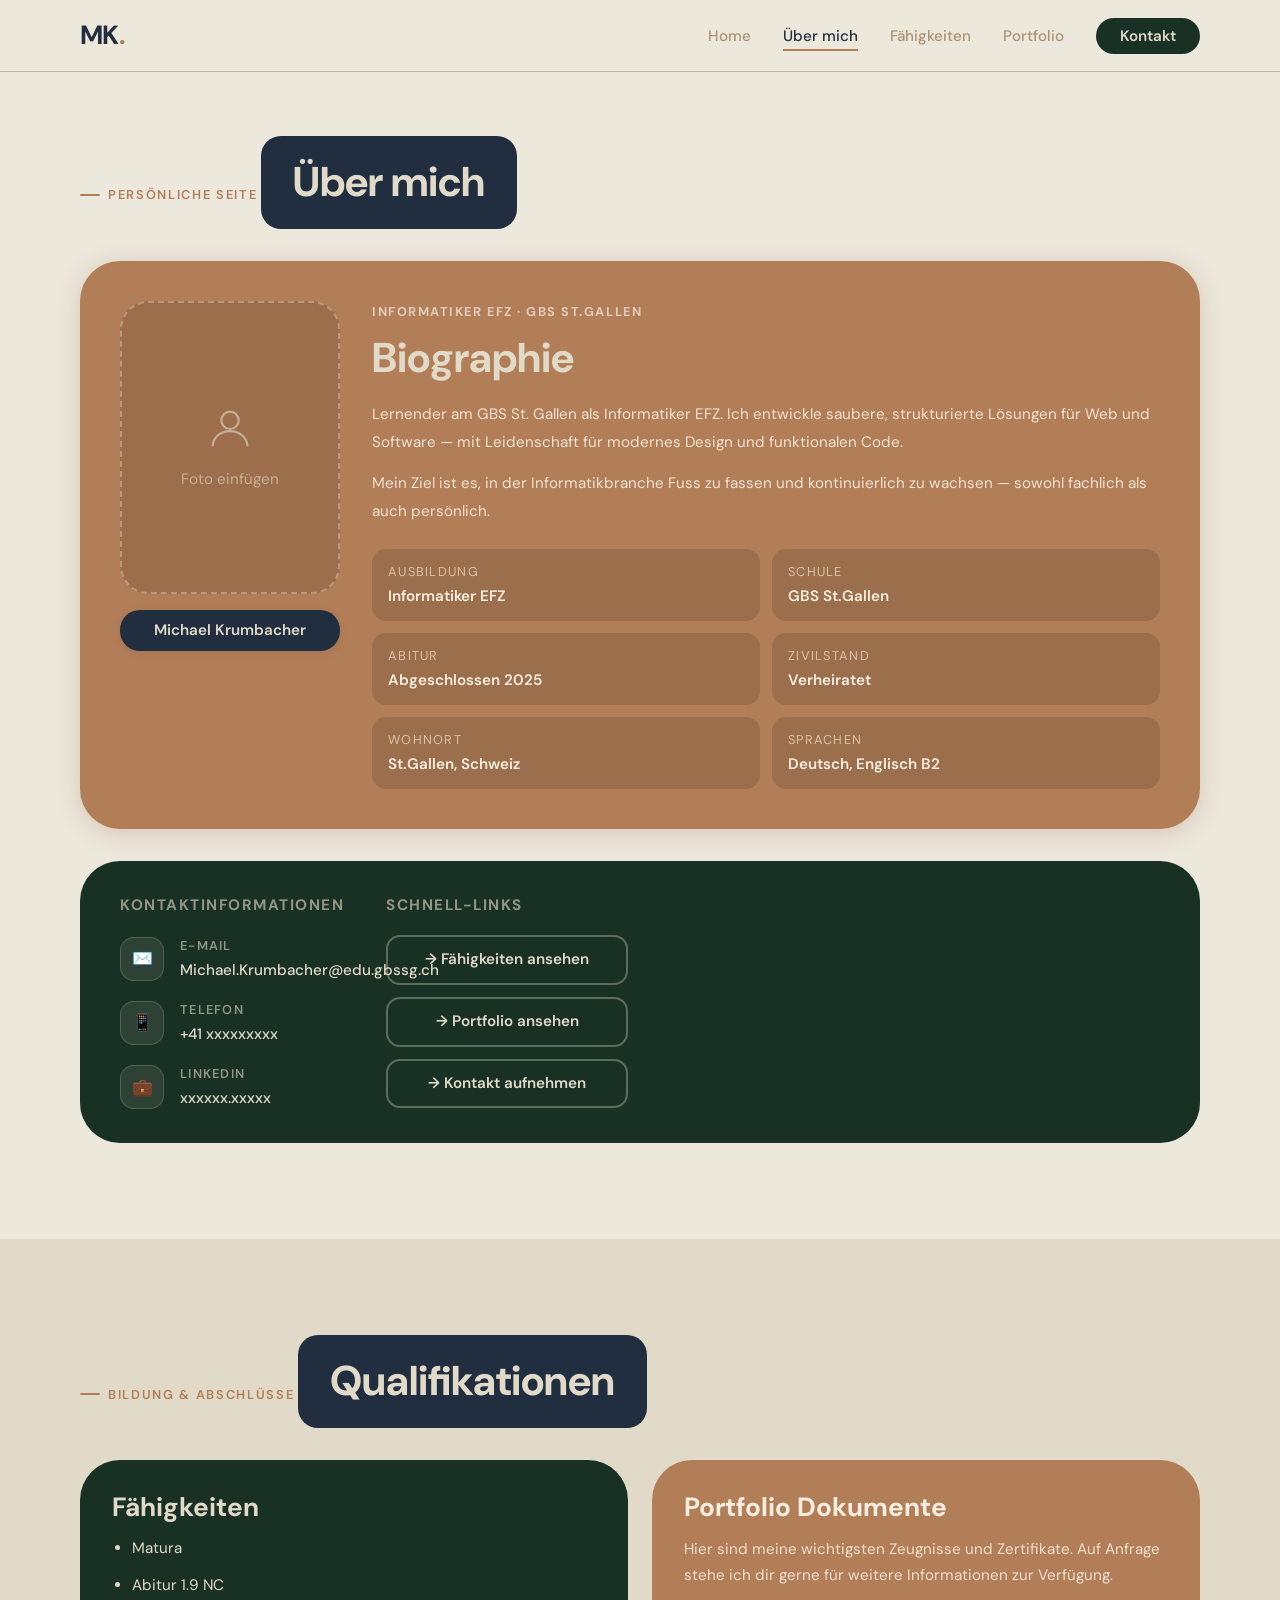
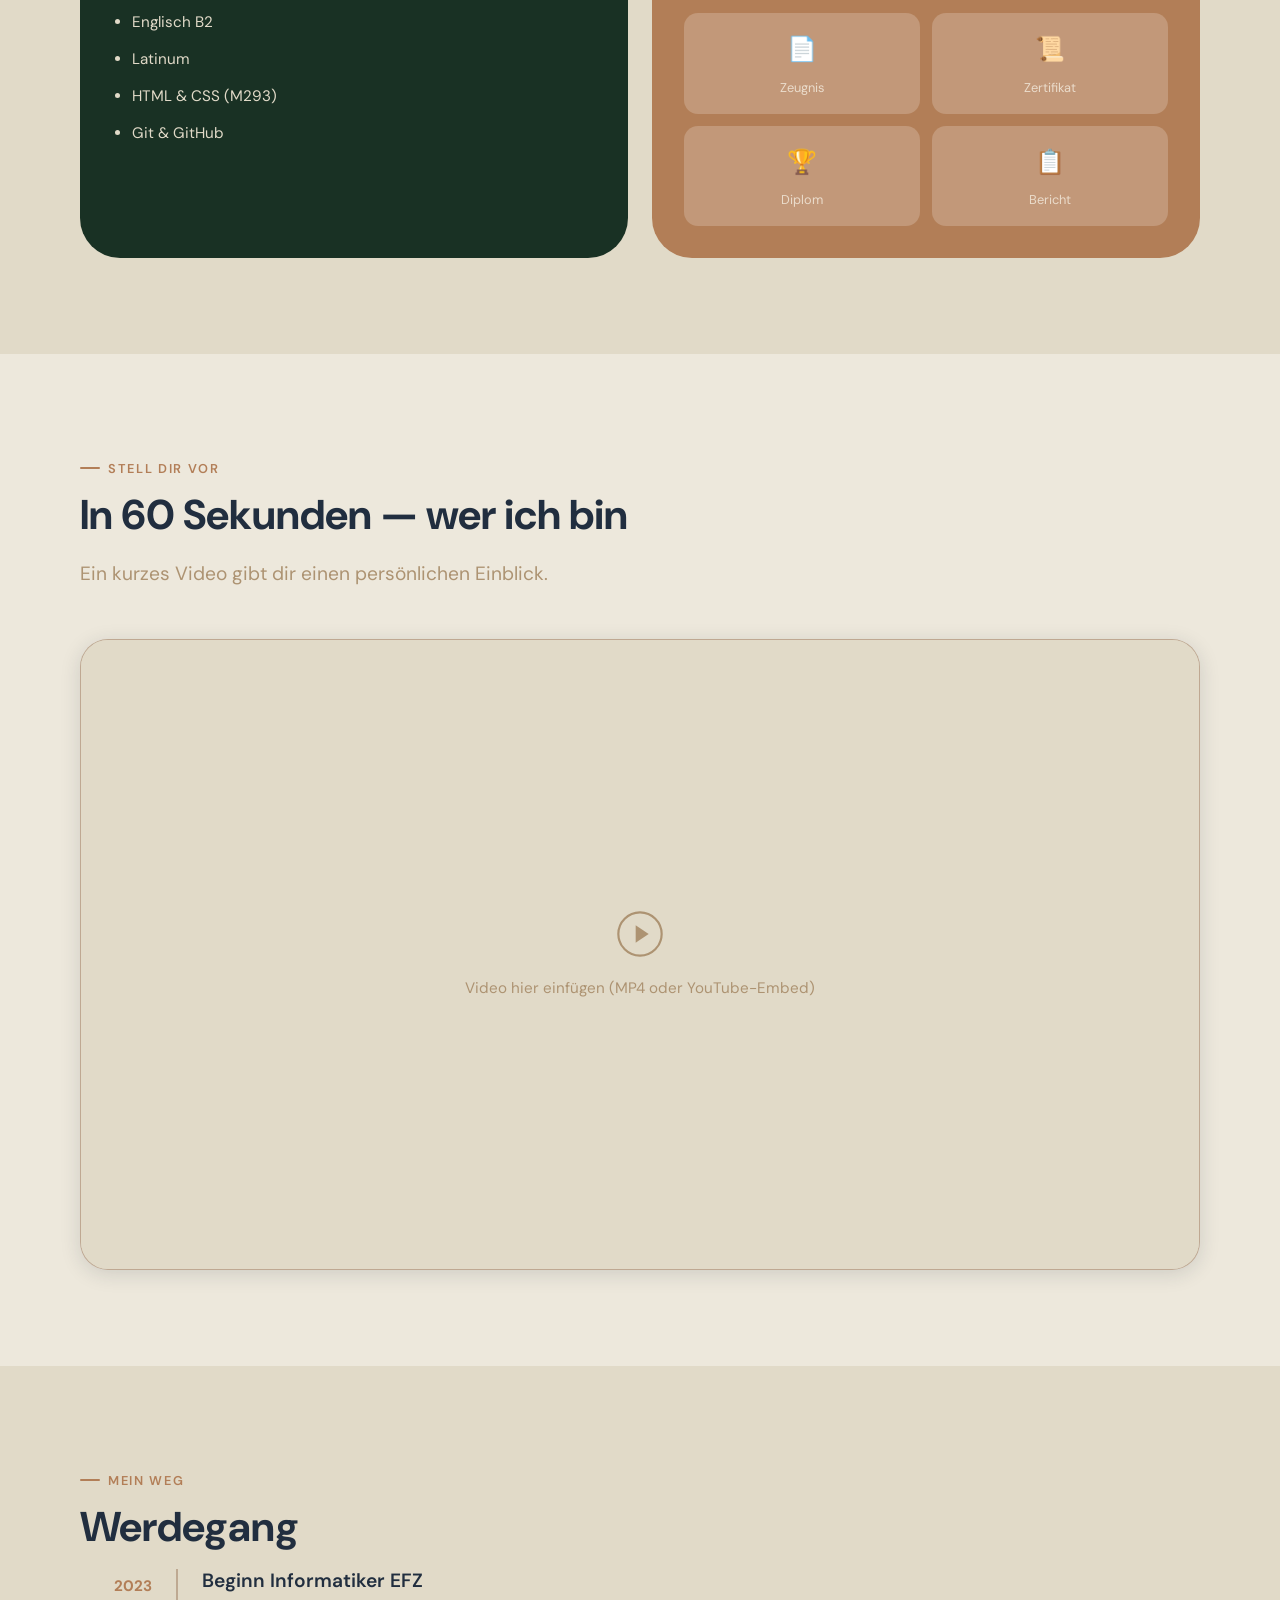
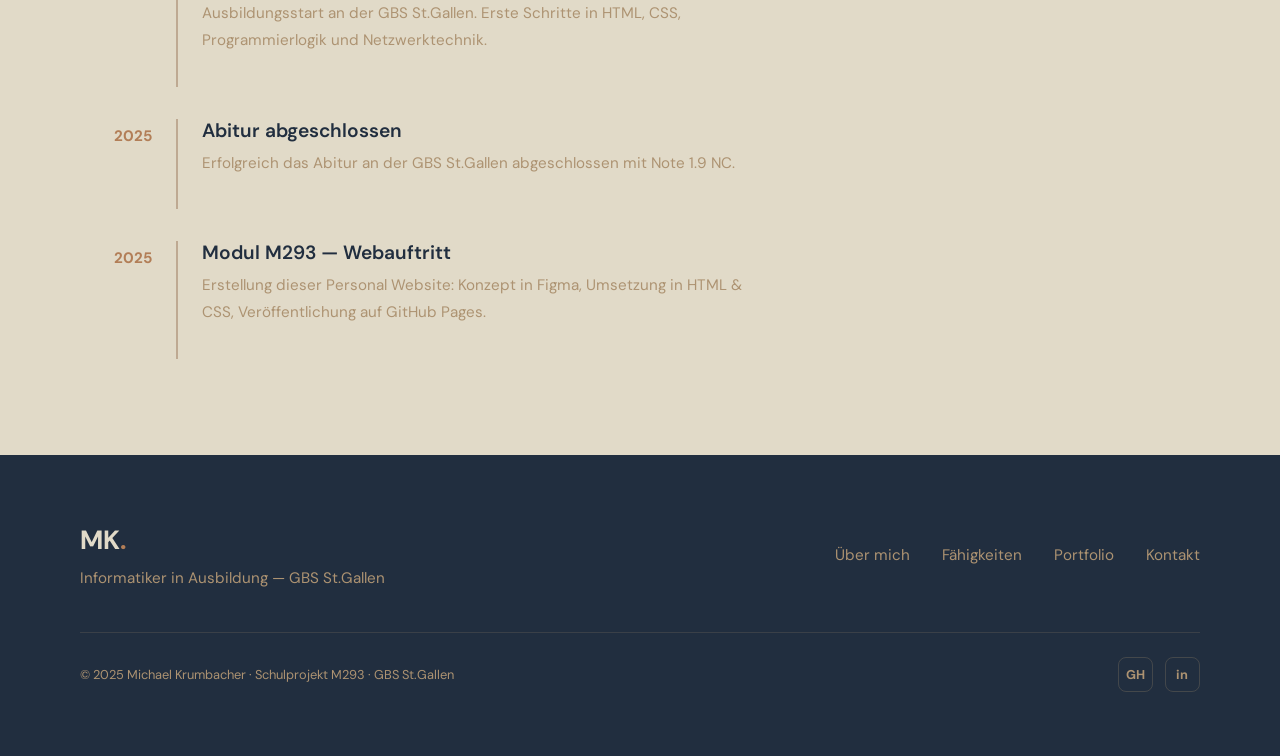
==== about.html @ bef9a0df "Add files via upload Add M293 website files" ====
<!DOCTYPE html>
<html lang="de">
<head>
  <meta charset="UTF-8" />
  <meta name="viewport" content="width=device-width, initial-scale=1.0" />
  <meta name="description" content="Über Michael Krumbacher — Biografie, Qualifikationen und Werdegang. Lernender Informatiker EFZ, GBS St.Gallen." />
  <title>Über mich — Michael Krumbacher</title>
  <link rel="preconnect" href="https://fonts.googleapis.com" />
  <link rel="preconnect" href="https://fonts.gstatic.com" crossorigin />
  <link href="https://fonts.googleapis.com/css2?family=DM+Sans:ital,opsz,wght@0,9..40,400;0,9..40,500;0,9..40,600;0,9..40,700;0,9..40,800;1,9..40,400&display=swap" rel="stylesheet" />
  <link rel="stylesheet" href="css/variables.css" />
  <link rel="stylesheet" href="css/base.css" />
  <link rel="stylesheet" href="css/nav.css" />
  <link rel="stylesheet" href="css/components.css" />
  <link rel="stylesheet" href="css/layout.css" />
  <link rel="stylesheet" href="css/footer.css" />
</head>
<body>

<a class="skip-link" href="#main">Zum Inhalt springen</a>

<!-- NAV -->
<nav class="nav" role="navigation" aria-label="Hauptnavigation" id="nav">
  <div class="container nav__inner">
    <a href="index.html" class="nav__logo">MK<span>.</span></a>
    <button class="nav__toggle" aria-expanded="false" aria-controls="nav-menu" aria-label="Menü öffnen">
      <span class="nav__toggle-bar"></span>
      <span class="nav__toggle-bar"></span>
      <span class="nav__toggle-bar"></span>
    </button>
    <ul class="nav__links" id="nav-menu" role="list">
      <li><a href="index.html"     class="nav__link">Home</a></li>
      <li><a href="about.html"     class="nav__link active" aria-current="page">Über mich</a></li>
      <li><a href="skills.html"    class="nav__link">Fähigkeiten</a></li>
      <li><a href="portfolio.html" class="nav__link">Portfolio</a></li>
      <li><a href="contact.html"   class="nav__cta">Kontakt</a></li>
    </ul>
  </div>
</nav>

<!-- MAIN -->
<main id="main">

  <!-- ===== SECTION: ÜBER MICH (direkt aus Figma Screenshot 3) ===== -->
  <section class="about-hero section--bg" aria-labelledby="about-title">
    <div class="container">
      <span class="label">Persönliche Seite</span>

      <!-- Seiten-Titel im Figma-Stil: Basalt-Box mit Sand-Text -->
      <div class="section-header-box" id="about-title">Über mich</div>

      <!-- Haupt-Card: Kaffee-Hintergrund, Foto links + Biografie rechts -->
      <div class="about-main-card" role="region" aria-label="Biografie">

        <!-- Foto + Name-Tag -->
        <div class="about-photo-box">
          <!--
            DEIN FOTO EINFÜGEN (aus Figma sichtbar):
            <img
              src="assets/images/portrait.jpg"
              alt="Portrait von Michael Krumbacher"
              class="about-photo"
              width="220" height="293"
              loading="eager"
            />
          -->
          <div class="about-photo-ph" role="img" aria-label="Portrait Michael Krumbacher — Foto hier einfügen">
            <svg width="52" height="52" viewBox="0 0 24 24" fill="none" stroke="currentColor" stroke-width="1" aria-hidden="true"><circle cx="12" cy="8" r="4"/><path d="M4 20c0-4 3.6-7 8-7s8 3 8 7"/></svg>
            <span>Foto einfügen</span>
          </div>
          <div class="about-name-tag">Michael Krumbacher</div>
        </div>

        <!-- Biografie Text (aus Screenshot: Lernender GBS, Abitur, verheiratet) -->
        <div class="about-bio">
          <p class="about-bio__role">Informatiker EFZ · GBS St.Gallen</p>
          <h2 class="about-bio__title">Biographie</h2>
          <p class="about-bio__text">
            Lernender am GBS St.&nbsp;Gallen als Informatiker EFZ.
            Ich entwickle saubere, strukturierte Lösungen für Web und Software —
            mit Leidenschaft für modernes Design und funktionalen Code.
          </p>
          <p class="about-bio__text">
            Mein Ziel ist es, in der Informatikbranche Fuss zu fassen und
            kontinuierlich zu wachsen — sowohl fachlich als auch persönlich.
          </p>

          <!-- Details-Grid (aus Figma-Mockup) -->
          <div class="about-details" role="list">
            <div class="about-detail" role="listitem">
              <div class="about-detail__key">Ausbildung</div>
              <div class="about-detail__val">Informatiker EFZ</div>
            </div>
            <div class="about-detail" role="listitem">
              <div class="about-detail__key">Schule</div>
              <div class="about-detail__val">GBS St.Gallen</div>
            </div>
            <div class="about-detail" role="listitem">
              <div class="about-detail__key">Abitur</div>
              <div class="about-detail__val">Abgeschlossen 2025</div>
            </div>
            <div class="about-detail" role="listitem">
              <div class="about-detail__key">Zivilstand</div>
              <div class="about-detail__val">Verheiratet</div>
            </div>
            <div class="about-detail" role="listitem">
              <div class="about-detail__key">Wohnort</div>
              <div class="about-detail__val">St.Gallen, Schweiz</div>
            </div>
            <div class="about-detail" role="listitem">
              <div class="about-detail__key">Sprachen</div>
              <div class="about-detail__val">Deutsch, Englisch B2</div>
            </div>
          </div>
        </div>

      </div><!-- /.about-main-card -->

      <!-- Kontaktinformationen — Forest-Card (aus Figma Screenshot 3) -->
      <div class="about-contact-card" role="region" aria-label="Kontaktinformationen">

        <div>
          <p style="font-size:var(--fs-sm);font-weight:700;letter-spacing:0.1em;text-transform:uppercase;opacity:0.6;margin-bottom:var(--sp-4);">Kontaktinformationen</p>
          <div class="contact-method" style="margin-bottom:var(--sp-4);">
            <div class="contact-method__icon" aria-hidden="true">✉️</div>
            <div>
              <div class="contact-method__key">E-Mail</div>
              <div class="contact-method__val">
                <a href="mailto:Michael.Krumbacher@edu.gbssg.ch">Michael.Krumbacher@edu.gbssg.ch</a>
              </div>
            </div>
          </div>
          <div class="contact-method" style="margin-bottom:var(--sp-4);">
            <div class="contact-method__icon" aria-hidden="true">📱</div>
            <div>
              <div class="contact-method__key">Telefon</div>
              <div class="contact-method__val">+41 xxxxxxxxx</div>
            </div>
          </div>
          <div class="contact-method">
            <div class="contact-method__icon" aria-hidden="true">💼</div>
            <div>
              <div class="contact-method__key">LinkedIn</div>
              <div class="contact-method__val">
                <a href="#" target="_blank" rel="noopener">xxxxxx.xxxxx</a>
              </div>
            </div>
          </div>
        </div>

        <div>
          <p style="font-size:var(--fs-sm);font-weight:700;letter-spacing:0.1em;text-transform:uppercase;opacity:0.6;margin-bottom:var(--sp-4);">Schnell-Links</p>
          <div style="display:flex;flex-direction:column;gap:var(--sp-3);">
            <a href="skills.html" class="btn btn--outline-light">→ Fähigkeiten ansehen</a>
            <a href="portfolio.html" class="btn btn--outline-light">→ Portfolio ansehen</a>
            <a href="contact.html" class="btn btn--outline-light">→ Kontakt aufnehmen</a>
          </div>
        </div>

      </div><!-- /.about-contact-card -->

    </div>
  </section>

  <!-- ===== QUALIFIKATIONEN (Figma Screenshot 3 rechte Karte) ===== -->
  <section class="section section--sand" aria-labelledby="qual-title">
    <div class="container">
      <span class="label">Bildung &amp; Abschlüsse</span>
      <div class="section-header-box" id="qual-title">Qualifikationen</div>

      <div style="display:grid;grid-template-columns:1fr 1fr;gap:var(--sp-6);" class="qual-grid">

        <!-- Fähigkeiten / Abschlüsse (grüne Box aus Screenshot) -->
        <div class="fig-card fig-card--forest" role="region" aria-labelledby="fähigkeiten-box">
          <h3 class="fig-card__title" id="fähigkeiten-box">Fähigkeiten</h3>
          <ul style="display:flex;flex-direction:column;gap:var(--sp-3);list-style:disc;padding-left:var(--sp-5);">
            <li style="font-size:var(--fs-sm);color:var(--sand);">Matura</li>
            <li style="font-size:var(--fs-sm);color:var(--sand);">Abitur 1.9 NC</li>
            <li style="font-size:var(--fs-sm);color:var(--sand);">Englisch B2</li>
            <li style="font-size:var(--fs-sm);color:var(--sand);">Latinum</li>
            <li style="font-size:var(--fs-sm);color:var(--sand);">HTML &amp; CSS (M293)</li>
            <li style="font-size:var(--fs-sm);color:var(--sand);">Git &amp; GitHub</li>
          </ul>
        </div>

        <!-- Portfolio Docs (aus Screenshot: Zeugnis-Vorschau) -->
        <div class="fig-card fig-card--coffee" role="region" aria-labelledby="portfolio-box">
          <h3 class="fig-card__title" id="portfolio-box">Portfolio Dokumente</h3>
          <p class="fig-card__text" style="margin-bottom:var(--sp-6);">
            Hier sind meine wichtigsten Zeugnisse und Zertifikate.
            Auf Anfrage stehe ich dir gerne für weitere Informationen zur Verfügung.
          </p>
          <!-- Zeugnis-Platzhalter wie im Figma -->
          <div style="display:grid;grid-template-columns:1fr 1fr;gap:var(--sp-3);">
            <div style="background:rgba(255,255,255,0.2);border-radius:var(--r-md);padding:var(--sp-4);text-align:center;">
              <div style="font-size:1.5rem;margin-bottom:var(--sp-2);" aria-hidden="true">📄</div>
              <div style="font-size:var(--fs-xs);opacity:0.8;">Zeugnis</div>
            </div>
            <div style="background:rgba(255,255,255,0.2);border-radius:var(--r-md);padding:var(--sp-4);text-align:center;">
              <div style="font-size:1.5rem;margin-bottom:var(--sp-2);" aria-hidden="true">📜</div>
              <div style="font-size:var(--fs-xs);opacity:0.8;">Zertifikat</div>
            </div>
            <div style="background:rgba(255,255,255,0.2);border-radius:var(--r-md);padding:var(--sp-4);text-align:center;">
              <div style="font-size:1.5rem;margin-bottom:var(--sp-2);" aria-hidden="true">🏆</div>
              <div style="font-size:var(--fs-xs);opacity:0.8;">Diplom</div>
            </div>
            <div style="background:rgba(255,255,255,0.2);border-radius:var(--r-md);padding:var(--sp-4);text-align:center;">
              <div style="font-size:1.5rem;margin-bottom:var(--sp-2);" aria-hidden="true">📋</div>
              <div style="font-size:var(--fs-xs);opacity:0.8;">Bericht</div>
            </div>
          </div>
        </div>

      </div>
    </div>
  </section>

  <!-- ===== VIDEO ===== -->
  <section class="section section--bg" aria-labelledby="video-title">
    <div class="container">
      <span class="label">Stell dir vor</span>
      <h2 class="section-title" id="video-title">In 60 Sekunden — wer ich bin</h2>
      <p class="section-intro">Ein kurzes Video gibt dir einen persönlichen Einblick.</p>

      <!--
        VIDEO EINFÜGEN — Option 1 (lokale Datei):
        <div class="video-wrap">
          <video controls preload="metadata" poster="assets/images/video-thumb.jpg"
                 aria-label="Vorstellungsvideo Michael Krumbacher">
            <source src="assets/videos/intro.mp4" type="video/mp4" />
            <source src="assets/videos/intro.webm" type="video/webm" />
          </video>
        </div>

        Option 2 (YouTube):
        <div class="video-wrap">
          <iframe src="https://www.youtube.com/embed/DEIN_ID"
                  title="Vorstellungsvideo" allowfullscreen loading="lazy"></iframe>
        </div>
      -->
      <div class="video-wrap">
        <div class="video-ph" role="img" aria-label="Video Platzhalter">
          <svg width="52" height="52" viewBox="0 0 24 24" fill="none" stroke="currentColor" stroke-width="1" aria-hidden="true"><circle cx="12" cy="12" r="10"/><polygon points="10 8 16 12 10 16 10 8" fill="currentColor" stroke="none"/></svg>
          <span>Video hier einfügen (MP4 oder YouTube-Embed)</span>
        </div>
      </div>
    </div>
  </section>

  <!-- ===== WERDEGANG ===== -->
  <section class="section section--sand" aria-labelledby="timeline-title">
    <div class="container">
      <span class="label">Mein Weg</span>
      <h2 class="section-title" id="timeline-title">Werdegang</h2>

      <div class="timeline" role="list">

        <div class="tl-item" role="listitem">
          <div class="tl-year-col"><span class="tl-year">2023</span></div>
          <div class="tl-body">
            <h3 class="tl-title">Beginn Informatiker EFZ</h3>
            <p class="tl-text">Ausbildungsstart an der GBS St.Gallen. Erste Schritte in HTML, CSS, Programmierlogik und Netzwerktechnik.</p>
          </div>
        </div>

        <div class="tl-item" role="listitem">
          <div class="tl-year-col"><span class="tl-year">2025</span></div>
          <div class="tl-body">
            <h3 class="tl-title">Abitur abgeschlossen</h3>
            <p class="tl-text">Erfolgreich das Abitur an der GBS St.Gallen abgeschlossen mit Note 1.9 NC.</p>
          </div>
        </div>

        <div class="tl-item" role="listitem">
          <div class="tl-year-col"><span class="tl-year">2025</span></div>
          <div class="tl-body">
            <h3 class="tl-title">Modul M293 — Webauftritt</h3>
            <p class="tl-text">Erstellung dieser Personal Website: Konzept in Figma, Umsetzung in HTML &amp; CSS, Veröffentlichung auf GitHub Pages.</p>
          </div>
        </div>

      </div>
    </div>
  </section>

</main>

<!-- FOOTER -->
<footer class="footer" role="contentinfo">
  <div class="container">
    <div class="footer__grid">
      <div>
        <div class="footer__logo">MK<span>.</span></div>
        <p class="footer__tagline">Informatiker in Ausbildung — GBS St.Gallen</p>
      </div>
      <nav aria-label="Footernavigation">
        <ul class="footer__links" role="list">
          <li><a href="about.html"     class="footer__link">Über mich</a></li>
          <li><a href="skills.html"    class="footer__link">Fähigkeiten</a></li>
          <li><a href="portfolio.html" class="footer__link">Portfolio</a></li>
          <li><a href="contact.html"   class="footer__link">Kontakt</a></li>
        </ul>
      </nav>
    </div>
    <div class="footer__bottom">
      <p class="footer__copy">© 2025 Michael Krumbacher · Schulprojekt M293 · GBS St.Gallen</p>
      <div class="footer__socials" aria-label="Social Media">
        <a href="https://github.com/Milchael-gbs" target="_blank" rel="noopener" class="footer__social" aria-label="GitHub">GH</a>
        <a href="#" class="footer__social" aria-label="LinkedIn">in</a>
      </div>
    </div>
  </div>
</footer>

<script>
(function(){
  var toggle=document.querySelector('.nav__toggle'),menu=document.querySelector('.nav__links'),nav=document.getElementById('nav');
  if(!toggle||!menu)return;
  toggle.addEventListener('click',function(){var o=toggle.getAttribute('aria-expanded')==='true';toggle.setAttribute('aria-expanded',String(!o));menu.classList.toggle('open');});
  document.addEventListener('click',function(e){if(!e.target.closest('.nav')){toggle.setAttribute('aria-expanded','false');menu.classList.remove('open');}});
  window.addEventListener('scroll',function(){nav.classList.toggle('scrolled',window.scrollY>40);},{passive:true});
})();
</script>
</body>
</html>
---- css/variables.css ----
/* ============================================================
   DESIGN TOKENS — exakt aus Figma-Screenshots
   ============================================================ */
:root {
  /* === FIGMA PALETTE (exakt) === */
  --sand:    #E1DAC8;
  --stone:   #AD9372;
  --coffee:  #B27E57;
  --ochre:   #7F4C2F;
  --gum:     #7E896B;
  --moss:    #414C22;
  --forest:  #193124;
  --basalt:  #212E3F;

  /* === SEMANTIK === */
  --bg:          #EDE8DC;   /* Seite Hintergrund (heller als Sand) */
  --bg-sand:     var(--sand);
  --bg-card:     var(--coffee);      /* braune Cards */
  --bg-card-alt: var(--forest);      /* grüne Cards */
  --bg-header:   var(--basalt);      /* Dunkelblau Header-Boxen */
  --surface:     #FFFFFF;

  --border:     rgba(127,76,47,0.2);
  --border-mid: rgba(127,76,47,0.35);

  /* Text */
  --text-dark:   var(--basalt);
  --text-light:  var(--sand);
  --text-muted:  var(--stone);
  --text-on-coffee: #F5EDE0;
  --text-on-forest: var(--sand);

  /* === TYPOGRAPHY === */
  --font: 'DM Sans', sans-serif;

  /* Fluid sizes */
  --fs-xs:   clamp(0.7rem,  1.4vw, 0.8rem);
  --fs-sm:   clamp(0.85rem, 1.7vw, 0.95rem);
  --fs-base: clamp(1rem,    1.9vw, 1.05rem);
  --fs-md:   clamp(1.1rem,  2.1vw, 1.2rem);
  --fs-lg:   clamp(1.35rem, 2.8vw, 1.65rem);
  --fs-xl:   clamp(1.8rem,  4.5vw, 2.6rem);
  --fs-2xl:  clamp(2.5rem,  6vw,   4rem);

  /* === SPACING === */
  --sp-1: 0.25rem;
  --sp-2: 0.5rem;
  --sp-3: 0.75rem;
  --sp-4: 1rem;
  --sp-5: 1.25rem;
  --sp-6: 1.5rem;
  --sp-8: 2rem;
  --sp-10: 2.5rem;
  --sp-12: 3rem;
  --sp-16: 4rem;
  --sp-20: 5rem;
  --sp-24: 6rem;

  /* === SHAPE === */
  --r-sm:   0.5rem;
  --r-md:   0.875rem;
  --r-lg:   1.25rem;
  --r-xl:   1.75rem;
  --r-2xl:  2.5rem;   /* grosse Karten wie im Mockup */

  /* === NAV === */
  --nav-h: 4.5rem;

  /* === TRANSITIONS === */
  --t-fast: 140ms ease;
  --t-base: 260ms ease;
  --t-slow: 420ms ease;

  /* === SHADOWS (warm) === */
  --sh-sm:  0 2px 8px  rgba(33,46,63,0.12);
  --sh-md:  0 4px 20px rgba(33,46,63,0.15);
  --sh-lg:  0 8px 40px rgba(33,46,63,0.2);
  --sh-warm:0 4px 24px rgba(127,76,47,0.22);
}
---- css/base.css ----
/* ============================================================
   RESET & BASE
   ============================================================ */
*, *::before, *::after { box-sizing: border-box; margin: 0; padding: 0; }
html { scroll-behavior: smooth; -webkit-text-size-adjust: 100%; }

body {
  font-family: var(--font);
  font-size: var(--fs-base);
  line-height: 1.65;
  color: var(--text-dark);
  background-color: var(--bg);
  min-height: 100vh;
  -webkit-font-smoothing: antialiased;
}

img, video { max-width: 100%; height: auto; display: block; }
a { color: inherit; text-decoration: none; }
ul, ol { list-style: none; }
button, input, textarea, select { font: inherit; color: inherit; }
button { cursor: pointer; border: none; background: none; }
h1,h2,h3,h4,h5,h6 { font-family: var(--font); line-height: 1.2; color: var(--text-dark); }
p { line-height: 1.7; }

/* === LAYOUT === */
.container {
  width: 100%;
  max-width: 1200px;
  margin-inline: auto;
  padding-inline: var(--sp-10);
}

.section { padding-block: var(--sp-24); }
.section--sm { padding-block: var(--sp-16); }
.section--sand { background-color: var(--bg-sand); }
.section--bg   { background-color: var(--bg); }

/* === TYPOGRAPHY HELPERS === */
.label {
  display: inline-flex;
  align-items: center;
  gap: var(--sp-2);
  font-size: var(--fs-xs);
  font-weight: 600;
  letter-spacing: 0.13em;
  text-transform: uppercase;
  color: var(--coffee);
  margin-bottom: var(--sp-3);
}
.label::before {
  content: '';
  width: 1.25rem; height: 2px;
  background: var(--coffee);
  border-radius: 1px;
  flex-shrink: 0;
}

.section-title {
  font-size: var(--fs-xl);
  font-weight: 700;
  color: var(--text-dark);
  margin-bottom: var(--sp-4);
}
.section-intro {
  max-width: 52ch;
  color: var(--stone);
  font-size: var(--fs-md);
  line-height: 1.8;
  margin-bottom: var(--sp-12);
}

/* === SKIP LINK === */
.skip-link {
  position: absolute; top: -100%; left: var(--sp-4);
  background: var(--coffee); color: #fff;
  padding: var(--sp-2) var(--sp-4);
  border-radius: var(--r-sm); font-weight: 600; z-index: 9999;
  transition: top var(--t-fast);
}
.skip-link:focus { top: var(--sp-4); }
.sr-only { position: absolute; width: 1px; height: 1px; overflow: hidden; clip: rect(0,0,0,0); }

/* === DIVIDER === */
.divider {
  width: 3rem; height: 3px;
  background: linear-gradient(90deg, var(--coffee), var(--moss));
  border-radius: 2px; margin-bottom: var(--sp-10);
}
---- css/nav.css ----
/* ============================================================
   NAV
   ============================================================ */
.nav {
  position: fixed; top: 0; left: 0; right: 0;
  height: var(--nav-h);
  background: rgba(237,232,220,0.93);
  backdrop-filter: blur(14px);
  -webkit-backdrop-filter: blur(14px);
  border-bottom: 1px solid var(--border-mid);
  z-index: 1000;
  transition: box-shadow var(--t-base);
}
.nav.scrolled { box-shadow: var(--sh-md); }

.nav__inner {
  display: flex;
  align-items: center;
  justify-content: space-between;
  height: 100%;
}

/* Logo */
.nav__logo {
  font-size: var(--fs-lg);
  font-weight: 700;
  color: var(--basalt);
  letter-spacing: -0.02em;
  transition: color var(--t-fast);
}
.nav__logo span { color: var(--coffee); }
.nav__logo:hover { color: var(--coffee); }

/* Links */
.nav__links {
  display: flex;
  align-items: center;
  gap: var(--sp-8);
}

.nav__link {
  font-size: var(--fs-sm);
  font-weight: 500;
  color: var(--stone);
  padding-bottom: 3px;
  border-bottom: 2px solid transparent;
  transition: color var(--t-fast), border-color var(--t-fast);
}
.nav__link:hover,
.nav__link.active {
  color: var(--basalt);
  border-bottom-color: var(--coffee);
}

/* CTA pill */
.nav__cta {
  font-size: var(--fs-sm);
  font-weight: 600;
  color: var(--sand);
  background: var(--forest);
  padding: var(--sp-2) var(--sp-6);
  border-radius: 999px;
  transition: background var(--t-fast), transform var(--t-fast), box-shadow var(--t-fast);
}
.nav__cta:hover {
  background: var(--basalt);
  transform: translateY(-1px);
  box-shadow: var(--sh-sm);
}
.nav__cta.active { background: var(--basalt); }

/* Hamburger */
.nav__toggle {
  display: none;
  flex-direction: column;
  gap: 5px;
  width: 2.5rem; height: 2.5rem;
  align-items: center; justify-content: center;
  padding: var(--sp-2);
}
.nav__toggle-bar {
  display: block; width: 22px; height: 2px;
  background: var(--basalt); border-radius: 2px;
  transition: transform var(--t-base), opacity var(--t-base);
  transform-origin: center;
}
.nav__toggle[aria-expanded="true"] .nav__toggle-bar:nth-child(1) { transform: translateY(7px) rotate(45deg); }
.nav__toggle[aria-expanded="true"] .nav__toggle-bar:nth-child(2) { opacity: 0; }
.nav__toggle[aria-expanded="true"] .nav__toggle-bar:nth-child(3) { transform: translateY(-7px) rotate(-45deg); }

/* === Responsive === */
@media (max-width: 780px) {
  .nav__toggle { display: flex; }
  .nav__links {
    display: none;
    position: fixed;
    top: var(--nav-h); left: 0; right: 0;
    flex-direction: column; align-items: stretch;
    gap: 0;
    background: var(--bg);
    border-bottom: 1px solid var(--border-mid);
    padding: var(--sp-3) 0;
    box-shadow: var(--sh-md);
  }
  .nav__links.open { display: flex; }
  .nav__link {
    padding: var(--sp-4) var(--sp-10);
    border-bottom: none;
    border-left: 3px solid transparent;
    font-size: var(--fs-base);
  }
  .nav__link.active, .nav__link:hover {
    border-left-color: var(--coffee);
    background: rgba(178,126,87,0.08);
    color: var(--basalt);
  }
  .nav__cta {
    margin: var(--sp-3) var(--sp-10);
    text-align: center;
    border-radius: var(--r-sm);
    padding: var(--sp-3) var(--sp-6);
  }
}
---- css/components.css ----
/* ============================================================
   COMPONENTS — Figma card-style system
   ============================================================ */

/* === BUTTONS === */
.btn {
  display: inline-flex; align-items: center; justify-content: center;
  gap: var(--sp-2);
  font-family: var(--font); font-size: var(--fs-sm); font-weight: 600;
  padding: 0.65rem var(--sp-8);
  border-radius: var(--r-md);
  border: 2px solid transparent;
  cursor: pointer; text-decoration: none;
  transition: background var(--t-base), color var(--t-base), border-color var(--t-base),
              transform var(--t-fast), box-shadow var(--t-base);
}
.btn:hover { transform: translateY(-2px); }
.btn--forest  { background: var(--forest); color: var(--sand); }
.btn--forest:hover { background: var(--basalt); box-shadow: var(--sh-md); }
.btn--coffee  { background: var(--coffee); color: #fff; }
.btn--coffee:hover { background: var(--ochre); box-shadow: var(--sh-warm); }
.btn--outline {
  background: transparent; color: var(--basalt);
  border-color: var(--border-mid);
}
.btn--outline:hover { border-color: var(--coffee); color: var(--coffee); background: rgba(178,126,87,0.08); }
.btn--outline-light {
  background: transparent; color: var(--sand);
  border-color: rgba(225,218,200,0.35);
}
.btn--outline-light:hover { border-color: var(--sand); background: rgba(225,218,200,0.1); }

/* === FIGMA-STYLE CARD (braun) === */
/* Grosse runde Cards wie im Mockup/Wireframe */
.fig-card {
  background: var(--coffee);
  border-radius: var(--r-2xl);
  padding: var(--sp-8);
  color: var(--text-on-coffee);
  position: relative;
  overflow: hidden;
}
.fig-card--forest { background: var(--forest); color: var(--text-on-forest); }
.fig-card--moss   { background: var(--moss);   color: var(--text-on-forest); }
.fig-card--basalt { background: var(--basalt); color: var(--sand); }
.fig-card--sand   { background: var(--sand);   color: var(--basalt); }
.fig-card--surface{ background: #fff;           color: var(--basalt); border: 1px solid var(--border-mid); }

.fig-card__label {
  font-size: var(--fs-xs); font-weight: 700; letter-spacing: 0.1em;
  text-transform: uppercase; opacity: 0.7;
  margin-bottom: var(--sp-3);
}
.fig-card__title {
  font-size: var(--fs-lg); font-weight: 700;
  margin-bottom: var(--sp-3);
  color: inherit;
}
.fig-card__text {
  font-size: var(--fs-sm); line-height: 1.75;
  opacity: 0.88;
}

/* === SMALL CARDS === */
.card-sm {
  background: var(--coffee);
  border-radius: var(--r-lg);
  padding: var(--sp-5) var(--sp-6);
  color: var(--text-on-coffee);
  transition: transform var(--t-base), box-shadow var(--t-base);
}
.card-sm:hover { transform: translateY(-3px); box-shadow: var(--sh-warm); }
.card-sm--forest { background: var(--forest); color: var(--sand); }
.card-sm--moss   { background: var(--moss);   color: var(--sand); }
.card-sm--gum    { background: var(--gum);    color: var(--basalt); }
.card-sm--basalt { background: var(--basalt); color: var(--sand); }
.card-sm--sand   { background: var(--sand);   color: var(--basalt); border: 1px solid var(--border-mid); }

/* === SECTION HEADER BOX (aus Wireframe – Basalt-Box mit weissem Text) === */
.section-header-box {
  display: inline-block;
  background: var(--basalt);
  color: var(--sand);
  padding: var(--sp-3) var(--sp-8);
  border-radius: var(--r-lg);
  font-size: var(--fs-xl);
  font-weight: 700;
  margin-bottom: var(--sp-8);
}

/* === TAG / BADGE === */
.tag {
  display: inline-block;
  font-size: var(--fs-xs); font-weight: 600;
  letter-spacing: 0.06em; text-transform: uppercase;
  padding: 3px var(--sp-3);
  border-radius: 999px;
  background: rgba(173,147,114,0.18);
  color: var(--ochre);
  border: 1px solid rgba(127,76,47,0.2);
}
.tag--green { background: rgba(65,76,34,0.12); color: var(--moss); border-color: rgba(65,76,34,0.2); }
.tag--sand  { background: rgba(225,218,200,0.4); color: var(--basalt); border-color: var(--border-mid); }

/* === SKILL BAR === */
.skill-item { display: flex; flex-direction: column; gap: var(--sp-2); }
.skill-item__head { display: flex; justify-content: space-between; }
.skill-item__name { font-size: var(--fs-sm); font-weight: 600; color: inherit; }
.skill-item__pct  { font-size: var(--fs-xs); opacity: 0.65; }
.skill-track { height: 7px; background: rgba(255,255,255,0.2); border-radius: 999px; overflow: hidden; }
.skill-fill  {
  height: 100%;
  background: linear-gradient(90deg, var(--sand), rgba(225,218,200,0.7));
  border-radius: 999px;
  transform-origin: left;
  transform: scaleX(0);
  animation: fillBar 1.1s cubic-bezier(0.4,0,0.2,1) both;
}
@keyframes fillBar { to { transform: scaleX(1); } }

/* === FORM === */
.form-group { display: flex; flex-direction: column; gap: var(--sp-2); }
.form-label { font-size: var(--fs-sm); font-weight: 500; color: var(--basalt); }
.form-input, .form-textarea {
  background: #fff;
  border: 1.5px solid var(--border-mid);
  border-radius: var(--r-md);
  padding: var(--sp-3) var(--sp-4);
  font-size: var(--fs-base);
  color: var(--basalt);
  transition: border-color var(--t-base), box-shadow var(--t-base);
  outline: none; resize: vertical;
}
.form-input:focus, .form-textarea:focus {
  border-color: var(--coffee);
  box-shadow: 0 0 0 3px rgba(178,126,87,0.15);
}
.form-input::placeholder, .form-textarea::placeholder { color: var(--stone); }

/* === STATUS === */
.form-ok  { padding: var(--sp-4); border-radius: var(--r-md); background: rgba(65,76,34,0.1); border: 1px solid rgba(65,76,34,0.3); color: var(--moss); font-weight: 500; }
.form-err { padding: var(--sp-4); border-radius: var(--r-md); background: rgba(127,76,47,0.1); border: 1px solid rgba(127,76,47,0.3); color: var(--ochre); font-weight: 500; }

/* === CONTACT METHOD === */
.contact-method { display: flex; align-items: center; gap: var(--sp-4); }
.contact-method__icon {
  width: 2.75rem; height: 2.75rem; flex-shrink: 0;
  display: flex; align-items: center; justify-content: center;
  background: var(--sand); border: 1px solid var(--border-mid);
  border-radius: var(--r-md); font-size: var(--fs-base);
}
.contact-method__key {
  font-size: var(--fs-xs); font-weight: 600;
  text-transform: uppercase; letter-spacing: 0.1em;
  color: var(--stone); margin-bottom: 2px;
}
.contact-method__val { font-size: var(--fs-sm); font-weight: 500; color: var(--basalt); }
.contact-method__val a { transition: color var(--t-fast); }
.contact-method__val a:hover { color: var(--coffee); }

/* === SOCIAL LINKS === */
.social-link {
  display: inline-flex; align-items: center; gap: var(--sp-2);
  padding: var(--sp-2) var(--sp-4);
  border: 1.5px solid var(--border-mid);
  border-radius: var(--r-md);
  font-size: var(--fs-sm); font-weight: 500;
  color: var(--stone);
  transition: border-color var(--t-fast), color var(--t-fast), background var(--t-fast);
}
.social-link:hover { border-color: var(--coffee); color: var(--coffee); background: rgba(178,126,87,0.08); }

/* === IMG PLACEHOLDER === */
.img-ph {
  width: 100%; display: flex; align-items: center; justify-content: center;
  flex-direction: column; gap: var(--sp-3);
  background: rgba(0,0,0,0.12);
  color: rgba(255,255,255,0.55); font-size: var(--fs-sm);
  border-radius: var(--r-lg);
}

/* === PORTFOLIO CARD === */
.port-card {
  background: #fff;
  border: 1px solid var(--border-mid);
  border-radius: var(--r-xl);
  overflow: hidden;
  transition: transform var(--t-base), box-shadow var(--t-base), border-color var(--t-base);
}
.port-card:hover { transform: translateY(-4px); box-shadow: var(--sh-warm); border-color: var(--coffee); }
.port-card__img { width: 100%; aspect-ratio: 16/10; object-fit: cover; background: var(--bg-sand); }
.port-card__ph  {
  width: 100%; aspect-ratio: 16/10;
  display: flex; align-items: center; justify-content: center;
  background: linear-gradient(135deg, var(--bg-sand), var(--sand));
  color: var(--stone); font-size: var(--fs-sm);
  border-bottom: 1px solid var(--border-mid);
}
.port-card__body { padding: var(--sp-6); }
.port-card__tags { display: flex; flex-wrap: wrap; gap: var(--sp-2); margin-bottom: var(--sp-4); }
.port-card__title { font-size: var(--fs-md); font-weight: 700; margin-bottom: var(--sp-2); }
.port-card__desc  { font-size: var(--fs-sm); color: var(--stone); line-height: 1.7; margin-bottom: var(--sp-6); }
.port-card__link  {
  font-size: var(--fs-sm); font-weight: 600; color: var(--coffee);
  display: inline-flex; align-items: center; gap: var(--sp-2);
  transition: gap var(--t-fast), color var(--t-fast);
}
.port-card__link:hover { gap: var(--sp-3); color: var(--ochre); }
.port-card__link::after { content: '→'; }

/* === VIDEO WRAPPER === */
.video-wrap {
  border-radius: var(--r-xl); overflow: hidden;
  border: 1px solid var(--border-mid); box-shadow: var(--sh-md);
  background: var(--bg-sand);
}
.video-wrap video, .video-wrap iframe { width: 100%; aspect-ratio: 16/9; display: block; }
.video-ph {
  aspect-ratio: 16/9; display: flex; flex-direction: column;
  align-items: center; justify-content: center; gap: var(--sp-4);
  background: var(--sand); color: var(--stone); font-size: var(--fs-sm);
}
---- css/layout.css ----
/* ============================================================
   PAGE LAYOUTS — basierend exakt auf Figma Wireframes/Mockups
   ============================================================ */

/* === HERO (index) === */
.hero {
  min-height: 100vh;
  display: flex; align-items: center;
  padding-top: var(--nav-h);
  background: var(--bg);
  position: relative; overflow: hidden;
}
/* Warme Blob-Formen wie im Mockup-Hintergrund */
.hero::before {
  content: '';
  position: absolute; top: -15%; right: -8%;
  width: 55vw; height: 55vw;
  max-width: 680px; max-height: 680px;
  background: radial-gradient(ellipse, rgba(178,126,87,0.13) 0%, rgba(65,76,34,0.07) 55%, transparent 72%);
  border-radius: 58% 42% 68% 32% / 48% 58% 42% 52%;
  pointer-events: none;
}
.hero::after {
  content: '';
  position: absolute; bottom: 0; left: -5%;
  width: 38vw; height: 38vw;
  max-width: 460px; max-height: 460px;
  background: radial-gradient(ellipse, rgba(65,76,34,0.09) 0%, transparent 65%);
  border-radius: 42% 58% 32% 68%;
  pointer-events: none;
}
.hero__inner {
  position: relative; z-index: 1;
  display: grid; grid-template-columns: 1.15fr 0.85fr;
  gap: var(--sp-16); align-items: center;
}
.hero__kicker {
  display: inline-flex; align-items: center; gap: var(--sp-3);
  font-size: var(--fs-xs); font-weight: 700;
  letter-spacing: 0.15em; text-transform: uppercase;
  color: var(--coffee); margin-bottom: var(--sp-6);
}
.hero__kicker::before { content:''; width:1.75rem; height:2px; background:var(--coffee); border-radius:1px; }
.hero__name {
  font-size: var(--fs-2xl); font-weight: 700;
  letter-spacing: -0.03em; color: var(--basalt);
  margin-bottom: var(--sp-5); line-height: 1.05;
}
.hero__name em { font-style: normal; color: var(--coffee); }
.hero__bio {
  font-size: var(--fs-md); color: var(--stone);
  max-width: 42ch; line-height: 1.85;
  margin-bottom: var(--sp-8);
}
.hero__actions { display: flex; gap: var(--sp-4); flex-wrap: wrap; margin-bottom: var(--sp-10); }
.hero__stats {
  display: flex; gap: var(--sp-10);
  padding-top: var(--sp-8);
  border-top: 1px solid var(--border-mid);
}
.hero__stat-n {
  font-size: var(--fs-xl); font-weight: 700;
  color: var(--basalt); line-height: 1;
}
.hero__stat-n span { color: var(--stone); }
.hero__stat-l { font-size: var(--fs-xs); color: var(--stone); margin-top: 0.2em; }

/* Photo column */
.hero__photo-wrap { position: relative; display: flex; justify-content: center; }
.hero__photo {
  width: 100%; max-width: 380px;
  aspect-ratio: 4/5;
  object-fit: cover; object-position: top;
  border-radius: var(--r-2xl);
  border: 1px solid var(--border-mid);
  box-shadow: var(--sh-lg);
}
.hero__photo-ph {
  width: 100%; max-width: 380px; aspect-ratio: 4/5;
  border-radius: var(--r-2xl);
  border: 2px dashed var(--border-mid);
  background: var(--sand);
  display: flex; flex-direction: column;
  align-items: center; justify-content: center;
  gap: var(--sp-4); color: var(--stone);
  font-size: var(--fs-sm); box-shadow: var(--sh-md);
}
.hero__badge {
  position: absolute; bottom: var(--sp-8); left: 0;
  transform: translateX(-22%);
  background: var(--basalt); color: var(--sand);
  padding: var(--sp-3) var(--sp-6);
  border-radius: var(--r-xl);
  font-size: var(--fs-sm); font-weight: 600;
  box-shadow: var(--sh-lg); white-space: nowrap;
}

/* === ABOUT PAGE (Figma: "Über mich" Card-Layout) ===
   Aus Screenshot: Foto links, Text rechts in Coffee-Box
   darunter: Kontaktinfo-Box
*/
.about-hero { padding-top: calc(var(--nav-h) + var(--sp-16)); padding-bottom: var(--sp-24); }

/* Haupt-Card: braune Box mit Foto + Biografie */
.about-main-card {
  background: var(--coffee);
  border-radius: var(--r-2xl);
  padding: var(--sp-10);
  display: grid;
  grid-template-columns: auto 1fr;
  gap: var(--sp-8);
  align-items: start;
  box-shadow: var(--sh-warm);
  margin-bottom: var(--sp-8);
}
.about-photo-box {
  position: relative;
  width: 220px; flex-shrink: 0;
}
.about-photo {
  width: 220px; aspect-ratio: 3/4;
  object-fit: cover; object-position: top;
  border-radius: var(--r-xl);
  border: 3px solid rgba(225,218,200,0.3);
  box-shadow: var(--sh-md);
  display: block;
}
.about-photo-ph {
  width: 220px; aspect-ratio: 3/4;
  border-radius: var(--r-xl);
  border: 2px dashed rgba(225,218,200,0.4);
  background: rgba(0,0,0,0.12);
  display: flex; flex-direction: column;
  align-items: center; justify-content: center;
  gap: var(--sp-3); color: rgba(225,218,200,0.6);
  font-size: var(--fs-sm);
}
.about-name-tag {
  position: absolute; bottom: -var(--sp-3); left: 50%; transform: translateX(-50%);
  background: var(--basalt); color: var(--sand);
  padding: var(--sp-2) var(--sp-5);
  border-radius: var(--r-lg);
  font-size: var(--fs-sm); font-weight: 600;
  white-space: nowrap; box-shadow: var(--sh-sm);
  margin-top: var(--sp-4);
  width: 100%; text-align: center;
}
.about-bio { color: var(--text-on-coffee); }
.about-bio__role {
  font-size: var(--fs-xs); font-weight: 700;
  letter-spacing: 0.12em; text-transform: uppercase;
  opacity: 0.7; margin-bottom: var(--sp-3);
}
.about-bio__title { font-size: var(--fs-xl); font-weight: 700; color: var(--sand); margin-bottom: var(--sp-4); }
.about-bio__text { font-size: var(--fs-sm); line-height: 1.85; opacity: 0.9; margin-bottom: var(--sp-3); }

/* Details list inside bio */
.about-details { display: grid; grid-template-columns: 1fr 1fr; gap: var(--sp-3); margin-top: var(--sp-6); }
.about-detail { background: rgba(0,0,0,0.12); border-radius: var(--r-md); padding: var(--sp-3) var(--sp-4); }
.about-detail__key { font-size: var(--fs-xs); opacity: 0.65; text-transform: uppercase; letter-spacing: 0.1em; margin-bottom: 0.15em; }
.about-detail__val { font-size: var(--fs-sm); font-weight: 600; }

/* Kontakt-Info-Box (grün, unter Foto) */
.about-contact-card {
  background: var(--forest);
  border-radius: var(--r-2xl);
  padding: var(--sp-8) var(--sp-10);
  color: var(--sand);
  display: grid;
  grid-template-columns: repeat(auto-fill, minmax(240px, 1fr));
  gap: var(--sp-6);
}
.about-contact-card .contact-method__icon { background: rgba(225,218,200,0.1); border-color: rgba(225,218,200,0.2); color: var(--sand); }
.about-contact-card .contact-method__key  { color: rgba(225,218,200,0.6); }
.about-contact-card .contact-method__val  { color: var(--sand); }
.about-contact-card .contact-method__val a:hover { color: var(--gum); }

/* Timeline */
.timeline { display: flex; flex-direction: column; gap: var(--sp-8); max-width: 680px; }
.tl-item { display: grid; grid-template-columns: 4.5rem 1fr; gap: var(--sp-6); }
.tl-year-col { text-align: right; padding-top: 3px; }
.tl-year { font-size: var(--fs-sm); font-weight: 700; color: var(--coffee); }
.tl-body { padding-left: var(--sp-6); border-left: 2px solid var(--border-mid); padding-bottom: var(--sp-8); }
.tl-title { font-size: var(--fs-md); font-weight: 600; margin-bottom: var(--sp-2); }
.tl-text  { font-size: var(--fs-sm); color: var(--stone); line-height: 1.8; }

/* === SKILLS PAGE === */
.skills-page { padding-top: calc(var(--nav-h) + var(--sp-16)); padding-bottom: var(--sp-24); }
.skills-grid { display: grid; grid-template-columns: repeat(auto-fill, minmax(300px, 1fr)); gap: var(--sp-6); }
.skill-cat { border-radius: var(--r-xl); padding: var(--sp-8); }
.skill-cat__icon { font-size: 2rem; margin-bottom: var(--sp-4); }
.skill-cat__title { font-size: var(--fs-md); font-weight: 700; margin-bottom: var(--sp-8); color: inherit; }
.skill-cat__list { display: flex; flex-direction: column; gap: var(--sp-6); }

.soft-grid { display: grid; grid-template-columns: repeat(auto-fill, minmax(180px, 1fr)); gap: var(--sp-4); }
.soft-card {
  background: var(--bg-sand);
  border: 1.5px solid var(--border-mid);
  border-radius: var(--r-xl); padding: var(--sp-6);
  text-align: center;
  transition: border-color var(--t-base), transform var(--t-base), box-shadow var(--t-base);
}
.soft-card:hover { border-color: var(--coffee); transform: translateY(-3px); box-shadow: var(--sh-warm); }
.soft-card__icon { font-size: 2.2rem; margin-bottom: var(--sp-3); }
.soft-card__label { font-size: var(--fs-sm); font-weight: 600; color: var(--basalt); }

/* === PORTFOLIO PAGE === */
.portfolio-page { padding-top: calc(var(--nav-h) + var(--sp-16)); padding-bottom: var(--sp-24); }

/* Featured — halbe Breite Bild, halbe Breite Text */
.port-featured {
  background: var(--coffee);
  border-radius: var(--r-2xl);
  overflow: hidden;
  display: grid; grid-template-columns: 1fr 1fr;
  box-shadow: var(--sh-warm);
  margin-bottom: var(--sp-12);
}
.port-featured__img-wrap {
  background: rgba(0,0,0,0.15);
  min-height: 320px;
  display: flex; align-items: center; justify-content: center;
  color: rgba(225,218,200,0.5); font-size: var(--fs-sm);
}
.port-featured__img-wrap img { width: 100%; height: 100%; object-fit: cover; }
.port-featured__body { padding: var(--sp-12); color: var(--text-on-coffee); display: flex; flex-direction: column; justify-content: center; }
.port-featured__kicker { font-size: var(--fs-xs); font-weight: 700; letter-spacing: 0.14em; text-transform: uppercase; opacity: 0.7; margin-bottom: var(--sp-3); }
.port-featured__title { font-size: var(--fs-xl); font-weight: 700; color: var(--sand); margin-bottom: var(--sp-4); }
.port-featured__desc  { font-size: var(--fs-sm); opacity: 0.88; line-height: 1.85; margin-bottom: var(--sp-8); }

.port-grid { display: grid; grid-template-columns: repeat(auto-fill, minmax(320px, 1fr)); gap: var(--sp-6); }

/* Gallery */
.gallery-grid { display: grid; grid-template-columns: repeat(auto-fill, minmax(230px, 1fr)); gap: var(--sp-4); }
.gallery-ph { aspect-ratio: 4/3; background: var(--sand); border-radius: var(--r-lg); border: 1px solid var(--border-mid); display: flex; align-items: center; justify-content: center; color: var(--stone); font-size: var(--fs-sm); }

/* === CONTACT PAGE === */
.contact-page { padding-top: calc(var(--nav-h) + var(--sp-16)); padding-bottom: var(--sp-24); }
.contact-grid { display: grid; grid-template-columns: 1fr 1.6fr; gap: var(--sp-12); align-items: start; }
.contact-form {
  background: #fff;
  border: 1px solid var(--border-mid);
  border-radius: var(--r-2xl);
  padding: var(--sp-10);
  box-shadow: var(--sh-md);
  display: flex; flex-direction: column; gap: var(--sp-6);
}
.contact-form__title { font-size: var(--fs-lg); font-weight: 700; margin-bottom: var(--sp-2); }
.contact-form__row { display: grid; grid-template-columns: 1fr 1fr; gap: var(--sp-6); }

/* === RESPONSIVE === */
@media (max-width: 1000px) {
  .hero__inner { grid-template-columns: 1fr; }
  .hero__photo-wrap { display: none; }
  .about-main-card { grid-template-columns: 1fr; }
  .about-photo-box { width: 100%; max-width: 280px; }
  .about-photo { width: 100%; }
  .about-photo-ph { width: 100%; }
  .port-featured { grid-template-columns: 1fr; }
  .port-featured__img-wrap { min-height: 220px; }
  .contact-grid { grid-template-columns: 1fr; }
}
@media (max-width: 600px) {
  .container { padding-inline: var(--sp-5); }
  .section { padding-block: var(--sp-16); }
  .port-grid { grid-template-columns: 1fr; }
  .skills-grid { grid-template-columns: 1fr; }
  .soft-grid { grid-template-columns: 1fr 1fr; }
  .contact-form { padding: var(--sp-6); }
  .contact-form__row { grid-template-columns: 1fr; }
  .hero__actions { flex-direction: column; align-items: flex-start; }
  .hero__stats { gap: var(--sp-6); flex-wrap: wrap; }
  .about-details { grid-template-columns: 1fr; }
  .gallery-grid { grid-template-columns: 1fr 1fr; }
  .tl-item { grid-template-columns: 3.5rem 1fr; }
}
@media (max-width: 380px) {
  .soft-grid, .gallery-grid { grid-template-columns: 1fr; }
}

/* Qualifikationen Grid responsive */
.qual-grid { display: grid; grid-template-columns: 1fr 1fr; gap: var(--sp-6); }
@media (max-width: 700px) { .qual-grid { grid-template-columns: 1fr; } }
---- css/footer.css ----
/* ============================================================
   FOOTER
   ============================================================ */
.footer {
  background: var(--basalt);
  padding-block: var(--sp-16);
}
.footer__grid {
  display: grid;
  grid-template-columns: 1fr auto;
  align-items: center;
  gap: var(--sp-10);
  margin-bottom: var(--sp-10);
}
.footer__logo { font-size: var(--fs-lg); font-weight: 700; color: var(--sand); }
.footer__logo span { color: var(--coffee); }
.footer__tagline { font-size: var(--fs-sm); color: var(--stone); margin-top: var(--sp-1); }
.footer__links { display: flex; gap: var(--sp-8); flex-wrap: wrap; }
.footer__link { font-size: var(--fs-sm); color: var(--stone); transition: color var(--t-fast); }
.footer__link:hover { color: var(--sand); }
.footer__bottom {
  padding-top: var(--sp-6);
  border-top: 1px solid rgba(173,147,114,0.18);
  display: flex; justify-content: space-between; align-items: center;
  flex-wrap: wrap; gap: var(--sp-4);
}
.footer__copy { font-size: var(--fs-xs); color: var(--stone); }
.footer__socials { display: flex; gap: var(--sp-3); }
.footer__social {
  width: 2.2rem; height: 2.2rem;
  display: flex; align-items: center; justify-content: center;
  border: 1px solid rgba(173,147,114,0.25); border-radius: var(--r-sm);
  color: var(--stone); font-size: var(--fs-xs); font-weight: 700;
  transition: border-color var(--t-fast), color var(--t-fast), background var(--t-fast);
}
.footer__social:hover { border-color: var(--coffee); color: var(--coffee); background: rgba(178,126,87,0.1); }
@media (max-width: 600px) {
  .footer__grid { grid-template-columns: 1fr; }
  .footer__bottom { flex-direction: column; text-align: center; }
}
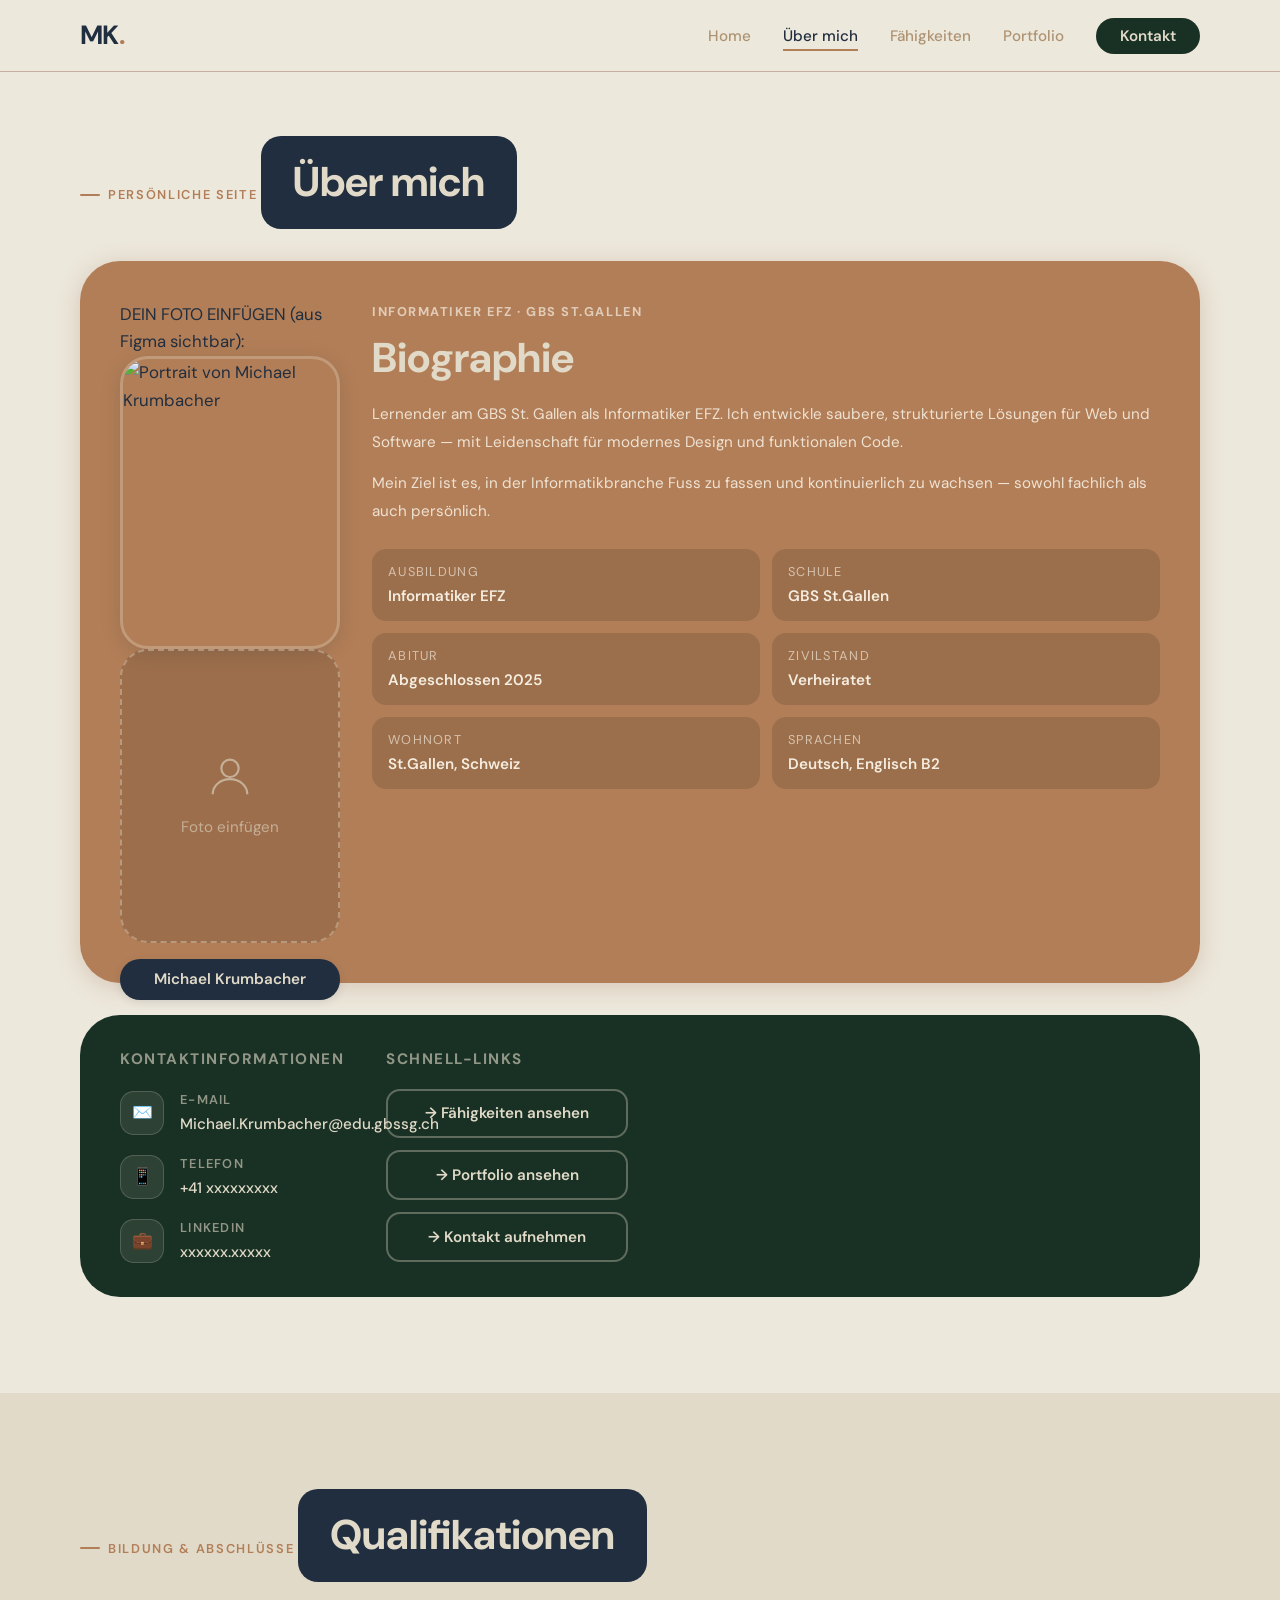
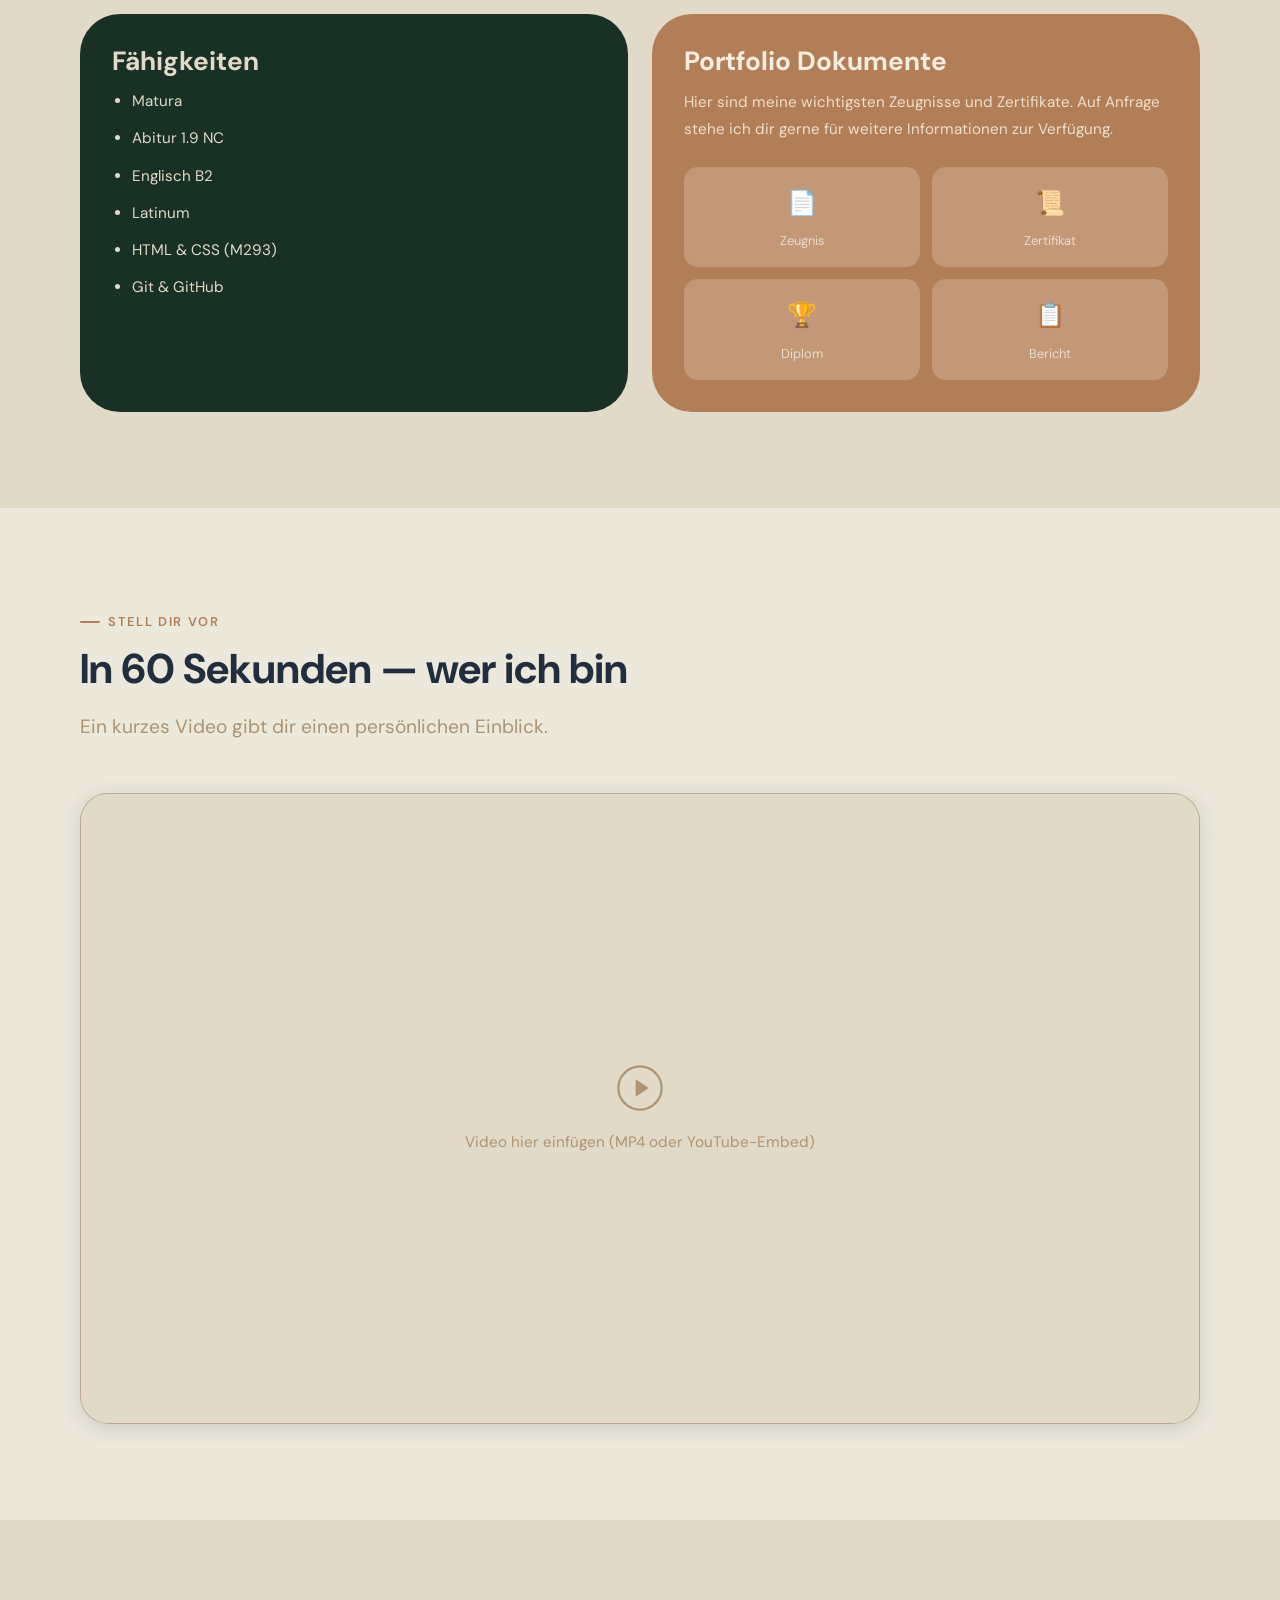
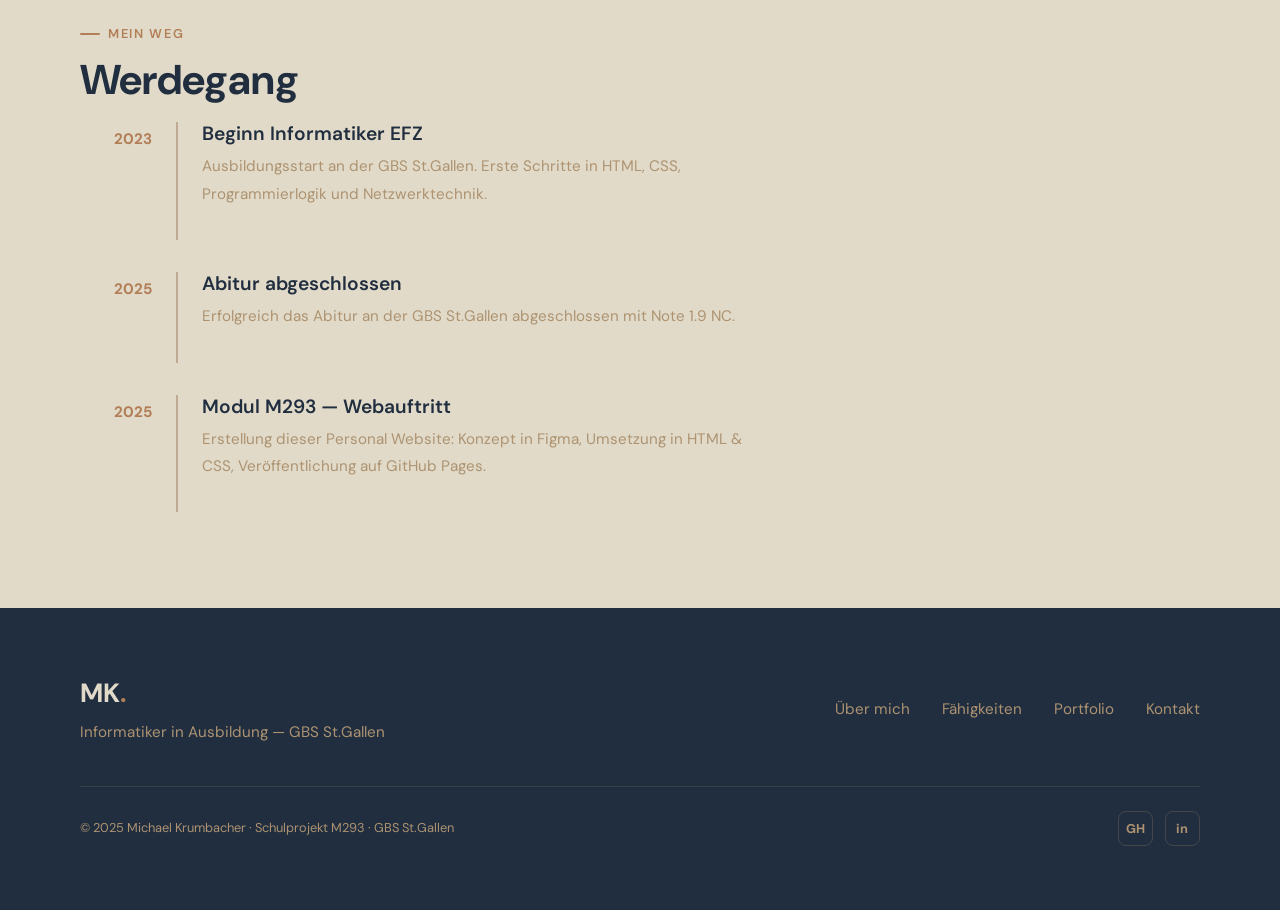
==== commit 69840221: "Add files via upload" ====
--- a/about.html
+++ b/about.html
@@ -54,7 +54,6 @@
 
         <!-- Foto + Name-Tag -->
         <div class="about-photo-box">
-          <!--
             DEIN FOTO EINFÜGEN (aus Figma sichtbar):
             <img
               src="assets/images/portrait.jpg"
@@ -63,7 +62,6 @@
               width="220" height="293"
               loading="eager"
             />
-          -->
           <div class="about-photo-ph" role="img" aria-label="Portrait Michael Krumbacher — Foto hier einfügen">
             <svg width="52" height="52" viewBox="0 0 24 24" fill="none" stroke="currentColor" stroke-width="1" aria-hidden="true"><circle cx="12" cy="8" r="4"/><path d="M4 20c0-4 3.6-7 8-7s8 3 8 7"/></svg>
             <span>Foto einfügen</span>
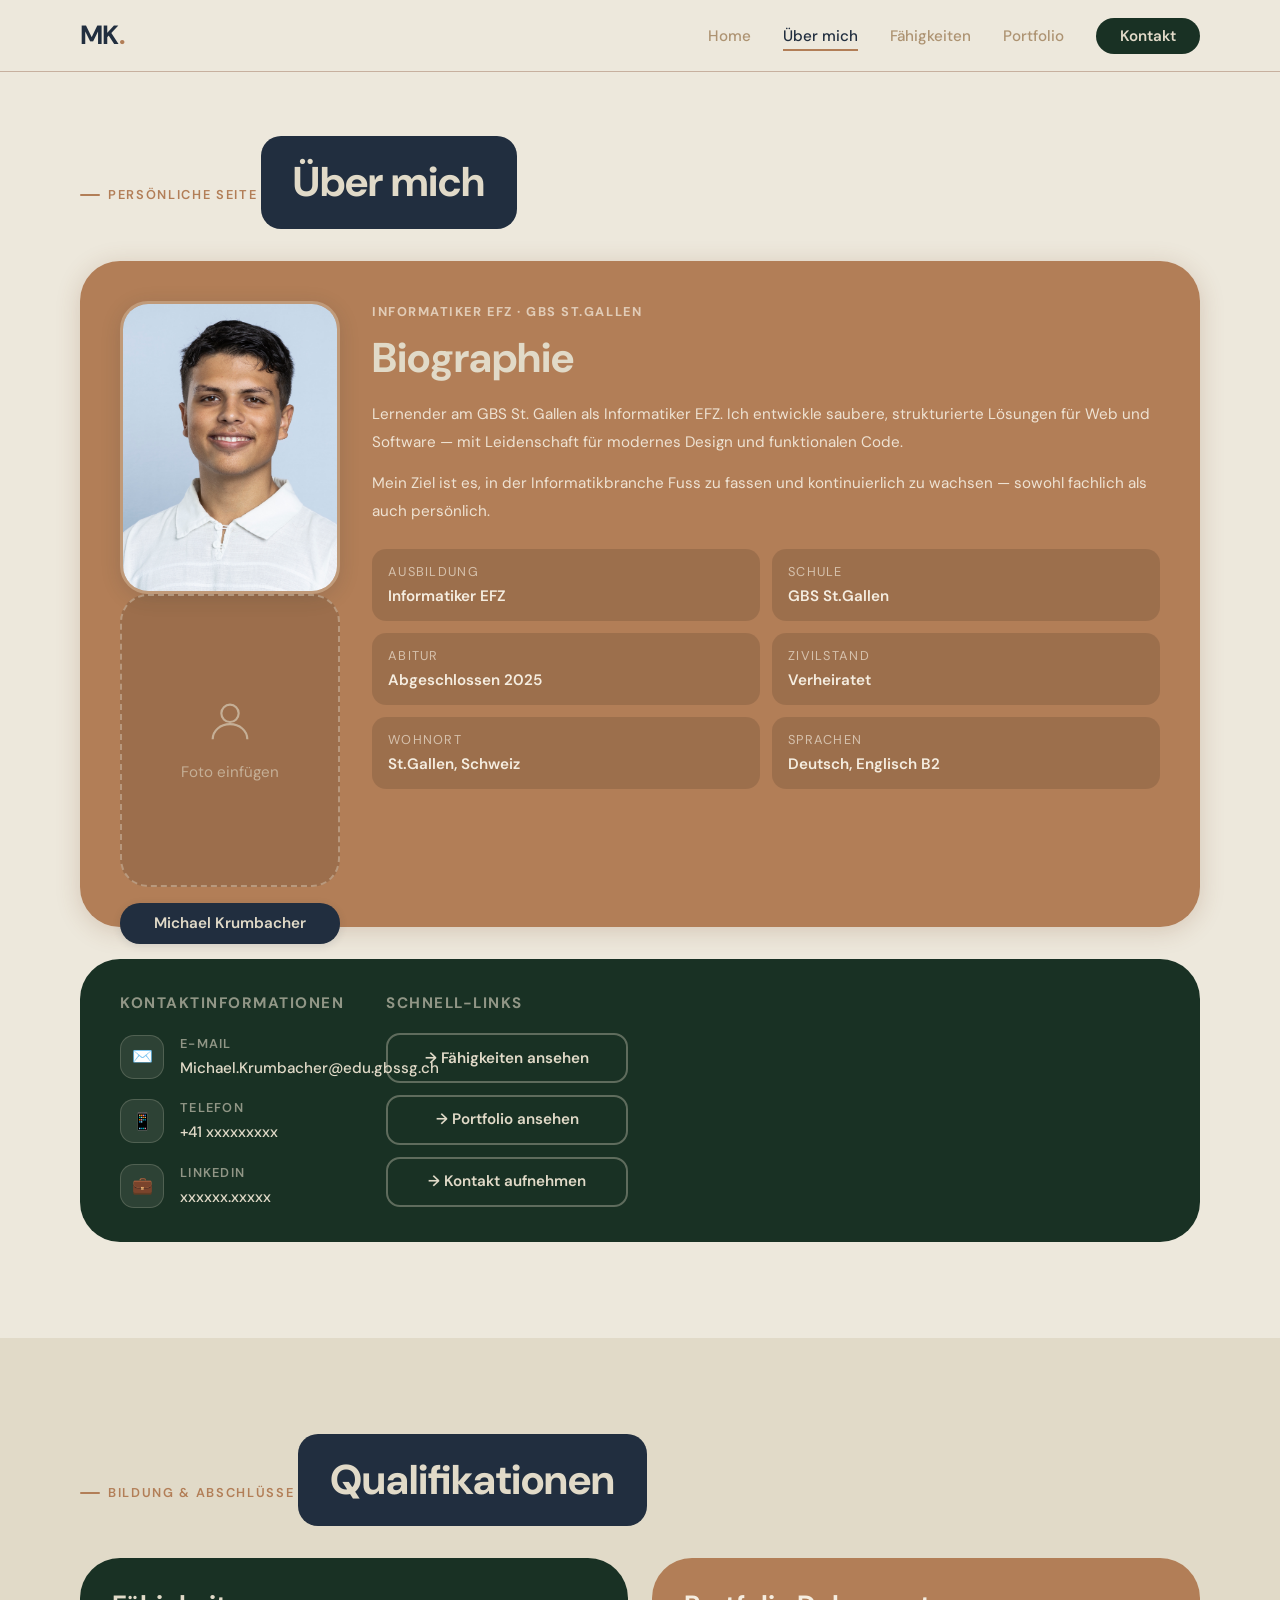
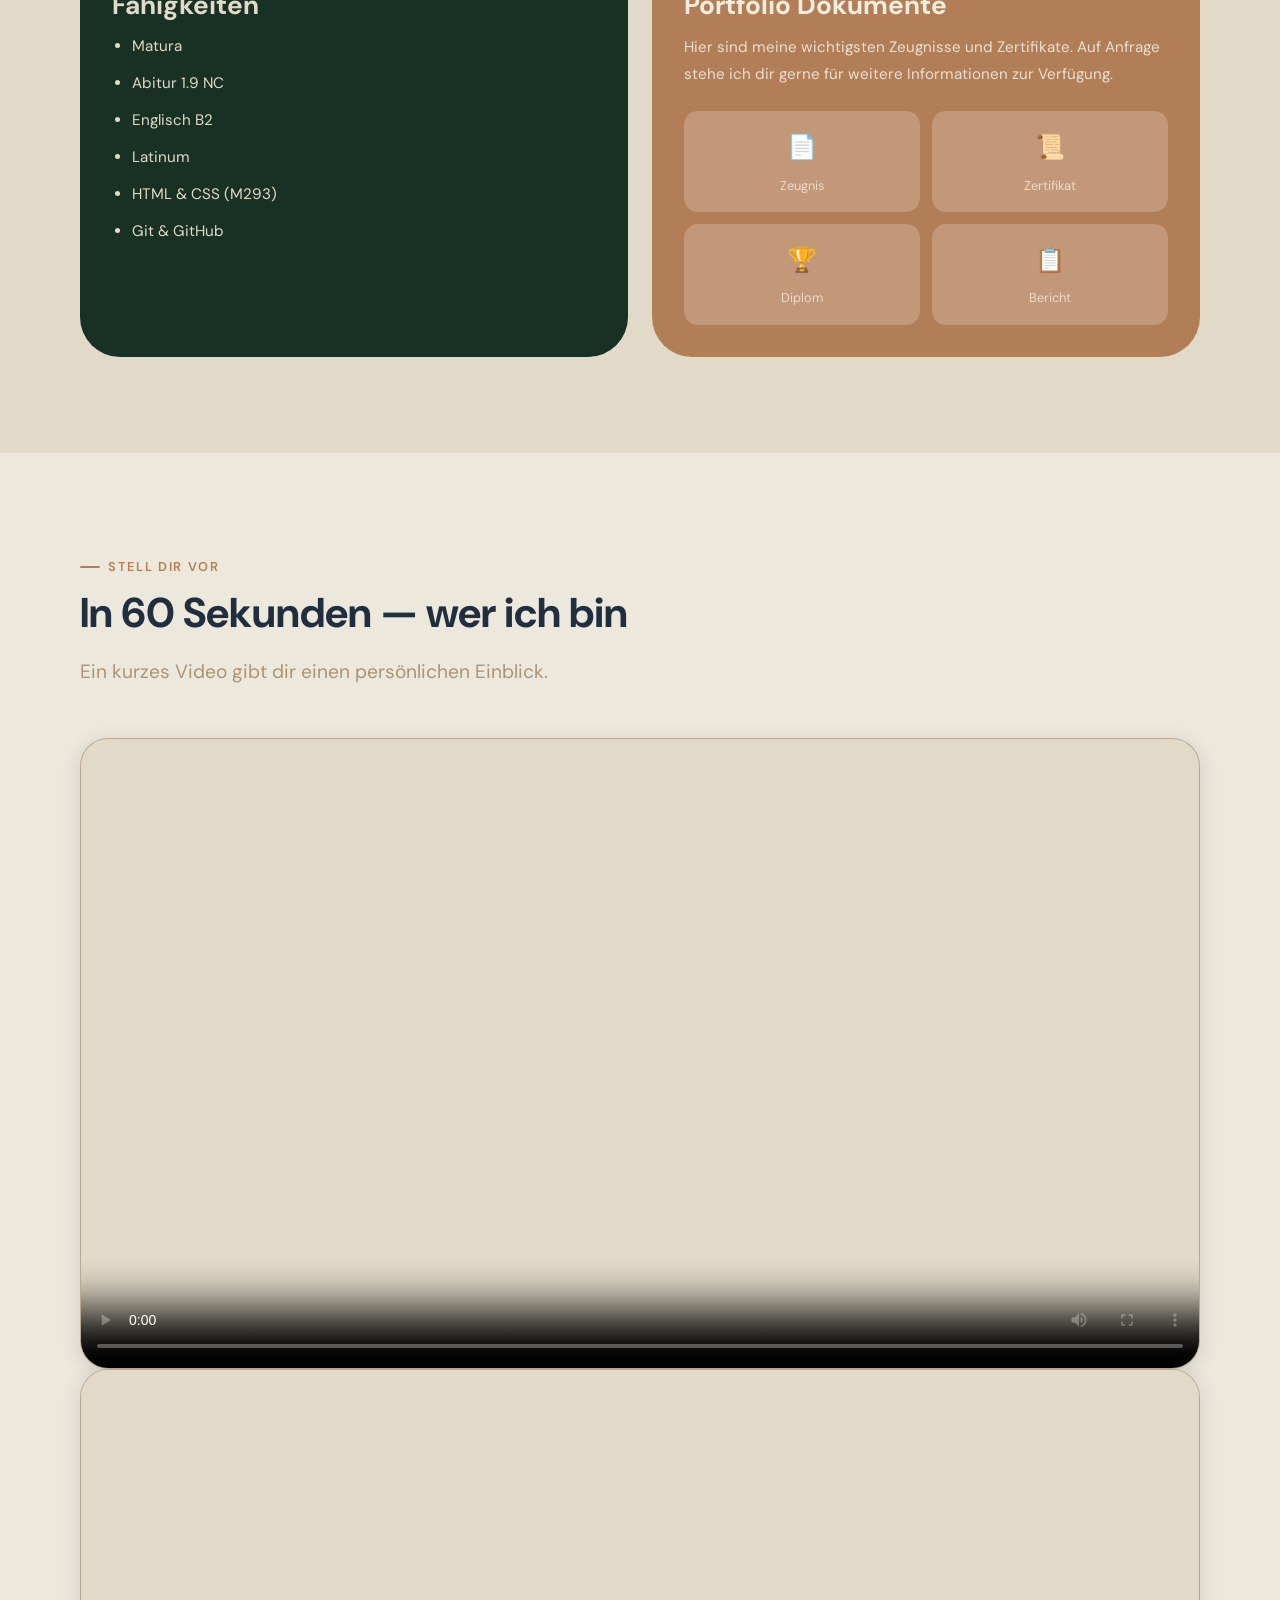
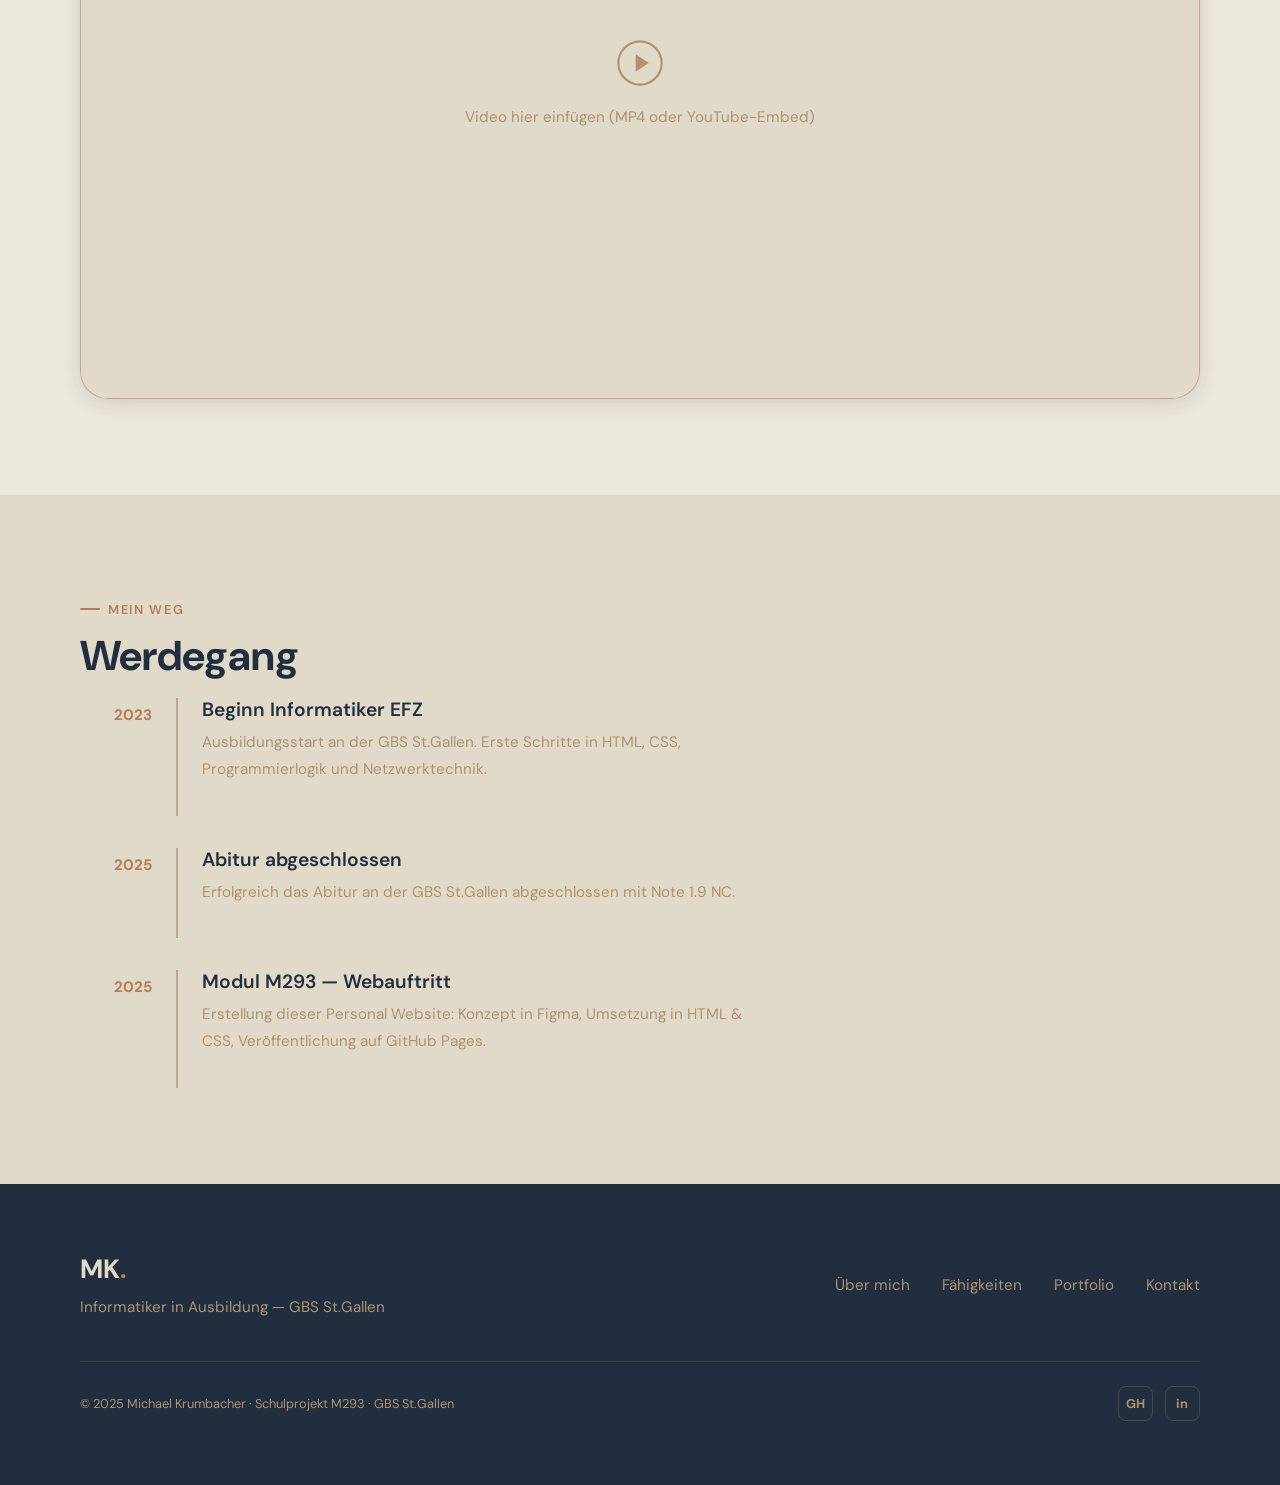
==== commit dc5ec969: "Add files via upload Update" ====
--- a/about.html
+++ b/about.html
@@ -54,7 +54,6 @@
 
         <!-- Foto + Name-Tag -->
         <div class="about-photo-box">
-            DEIN FOTO EINFÜGEN (aus Figma sichtbar):
             <img
               src="assets/images/portrait.jpg"
               alt="Portrait von Michael Krumbacher"
@@ -219,9 +218,6 @@
       <span class="label">Stell dir vor</span>
       <h2 class="section-title" id="video-title">In 60 Sekunden — wer ich bin</h2>
       <p class="section-intro">Ein kurzes Video gibt dir einen persönlichen Einblick.</p>
-
-      <!--
-        VIDEO EINFÜGEN — Option 1 (lokale Datei):
         <div class="video-wrap">
           <video controls preload="metadata" poster="assets/images/video-thumb.jpg"
                  aria-label="Vorstellungsvideo Michael Krumbacher">
@@ -229,13 +225,6 @@
             <source src="assets/videos/intro.webm" type="video/webm" />
           </video>
         </div>
-
-        Option 2 (YouTube):
-        <div class="video-wrap">
-          <iframe src="https://www.youtube.com/embed/DEIN_ID"
-                  title="Vorstellungsvideo" allowfullscreen loading="lazy"></iframe>
-        </div>
-      -->
       <div class="video-wrap">
         <div class="video-ph" role="img" aria-label="Video Platzhalter">
           <svg width="52" height="52" viewBox="0 0 24 24" fill="none" stroke="currentColor" stroke-width="1" aria-hidden="true"><circle cx="12" cy="12" r="10"/><polygon points="10 8 16 12 10 16 10 8" fill="currentColor" stroke="none"/></svg>
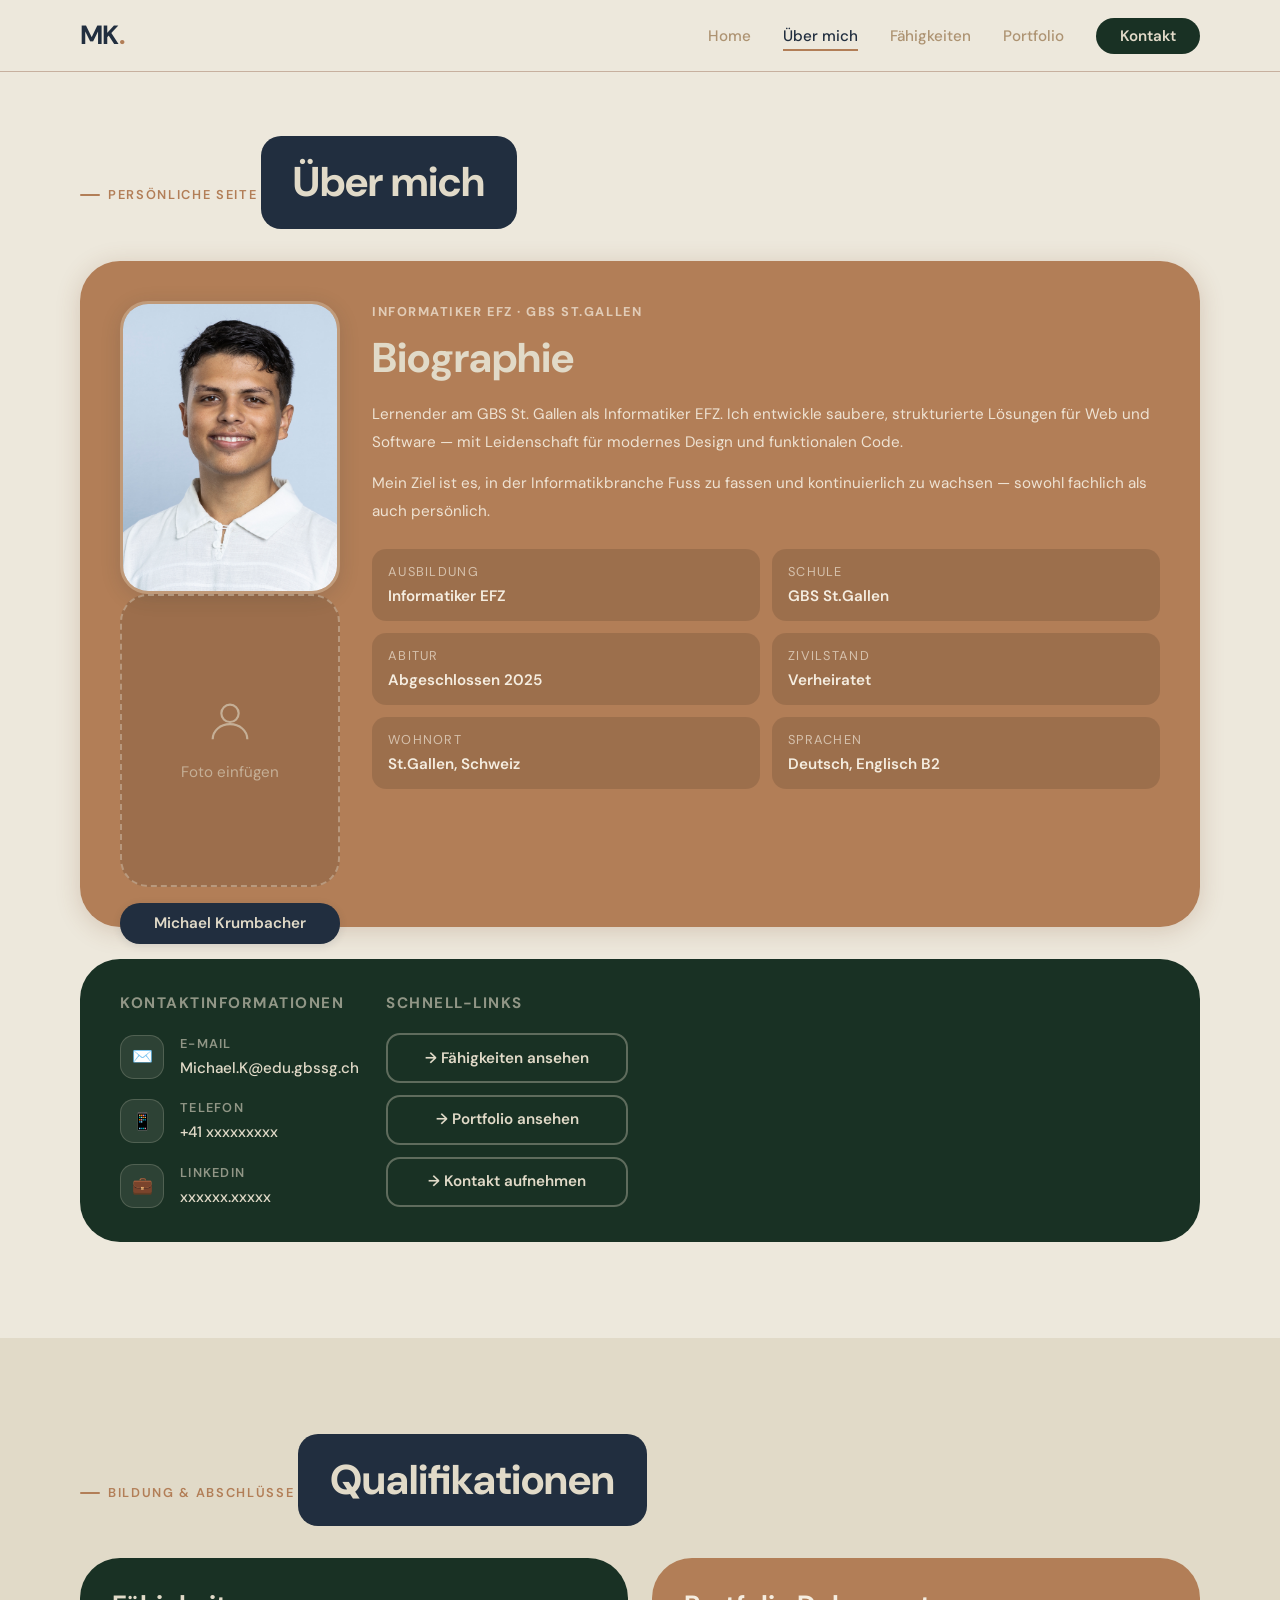
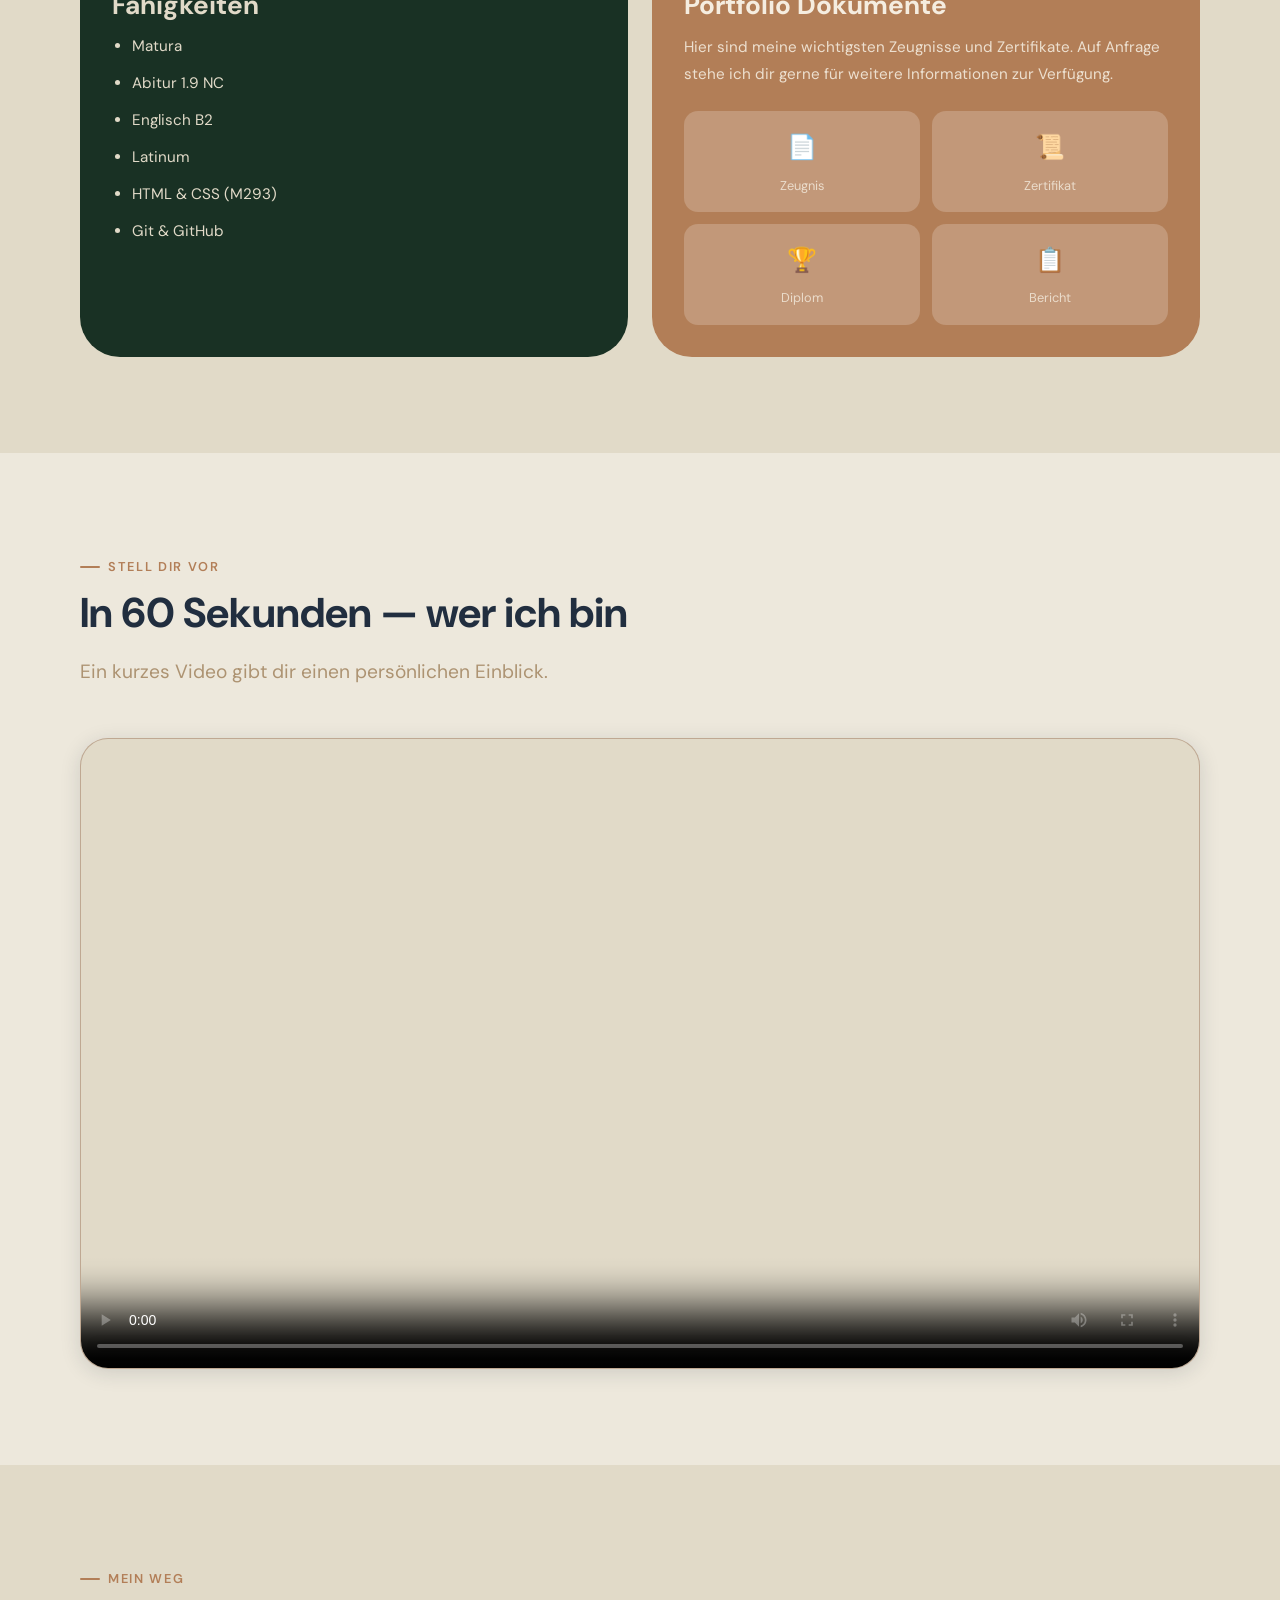
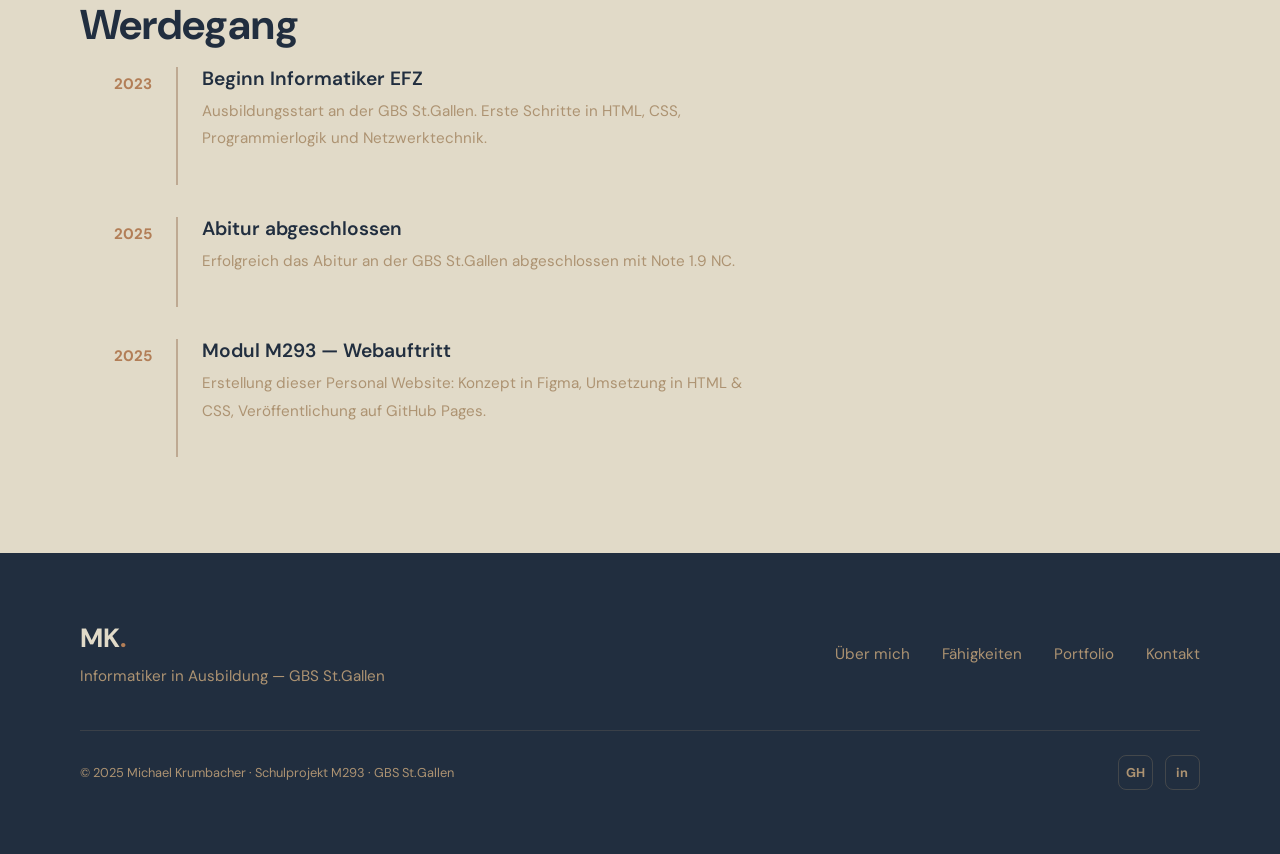
==== commit b23ddf4d: "Add files via upload" ====
--- a/about.html
+++ b/about.html
@@ -123,7 +123,7 @@
             <div>
               <div class="contact-method__key">E-Mail</div>
               <div class="contact-method__val">
-                <a href="mailto:Michael.Krumbacher@edu.gbssg.ch">Michael.Krumbacher@edu.gbssg.ch</a>
+                <a href="mailto:Michael.Krumbacher@edu.gbssg.ch">Michael.K@edu.gbssg.ch</a>
               </div>
             </div>
           </div>
@@ -225,11 +225,6 @@
             <source src="assets/videos/intro.webm" type="video/webm" />
           </video>
         </div>
-      <div class="video-wrap">
-        <div class="video-ph" role="img" aria-label="Video Platzhalter">
-          <svg width="52" height="52" viewBox="0 0 24 24" fill="none" stroke="currentColor" stroke-width="1" aria-hidden="true"><circle cx="12" cy="12" r="10"/><polygon points="10 8 16 12 10 16 10 8" fill="currentColor" stroke="none"/></svg>
-          <span>Video hier einfügen (MP4 oder YouTube-Embed)</span>
-        </div>
       </div>
     </div>
   </section>
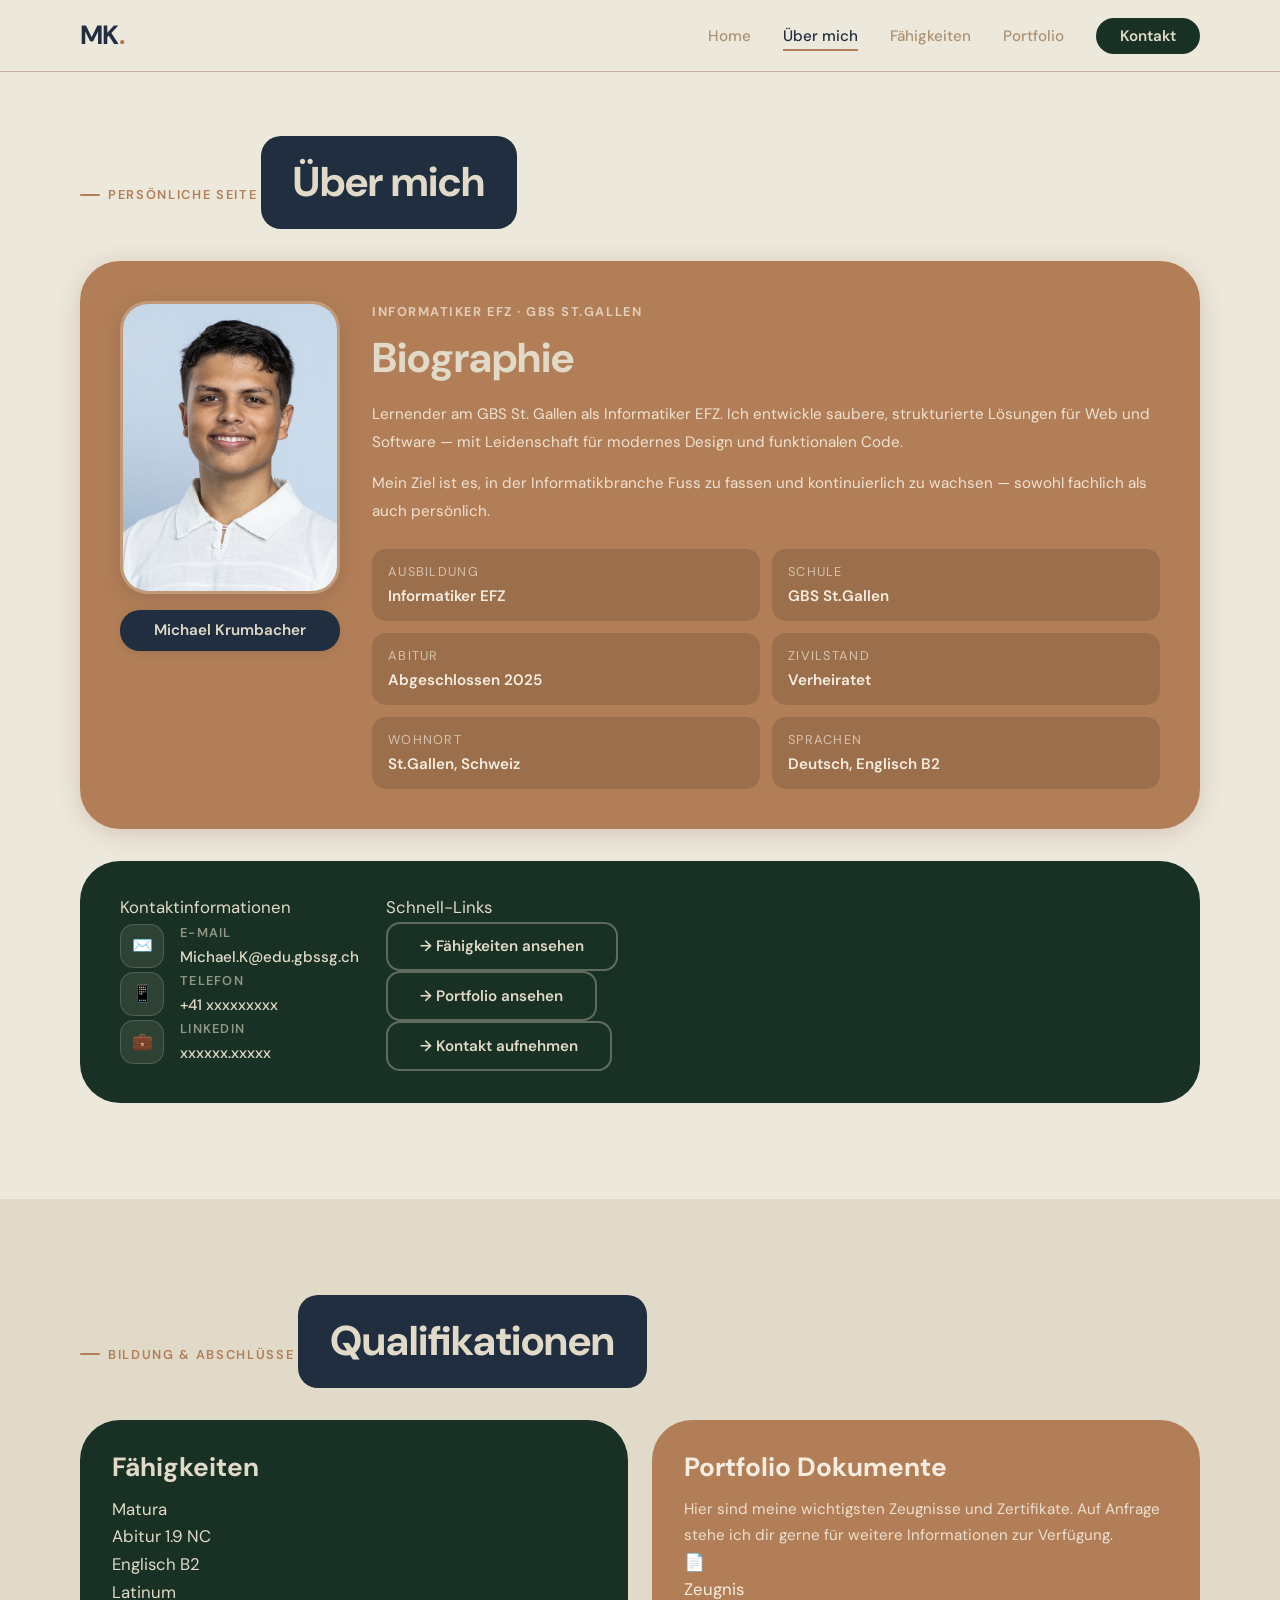
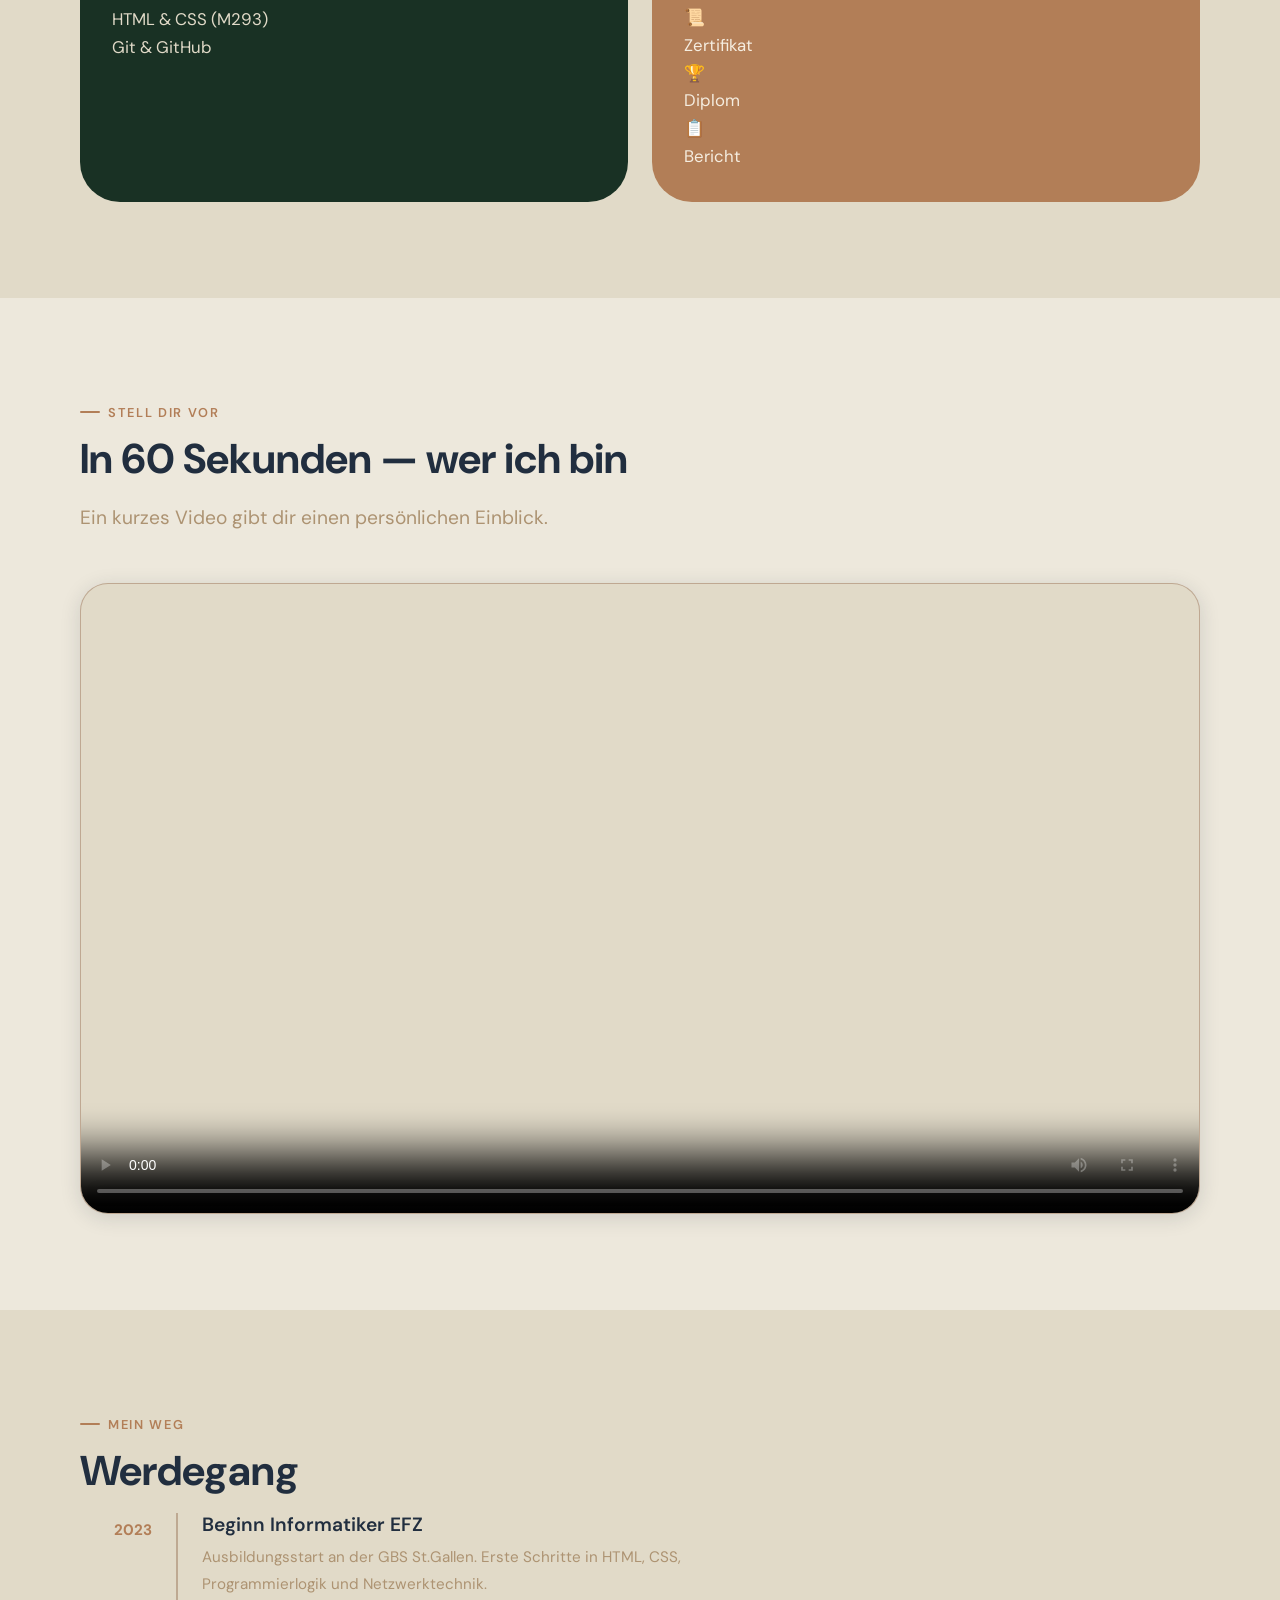
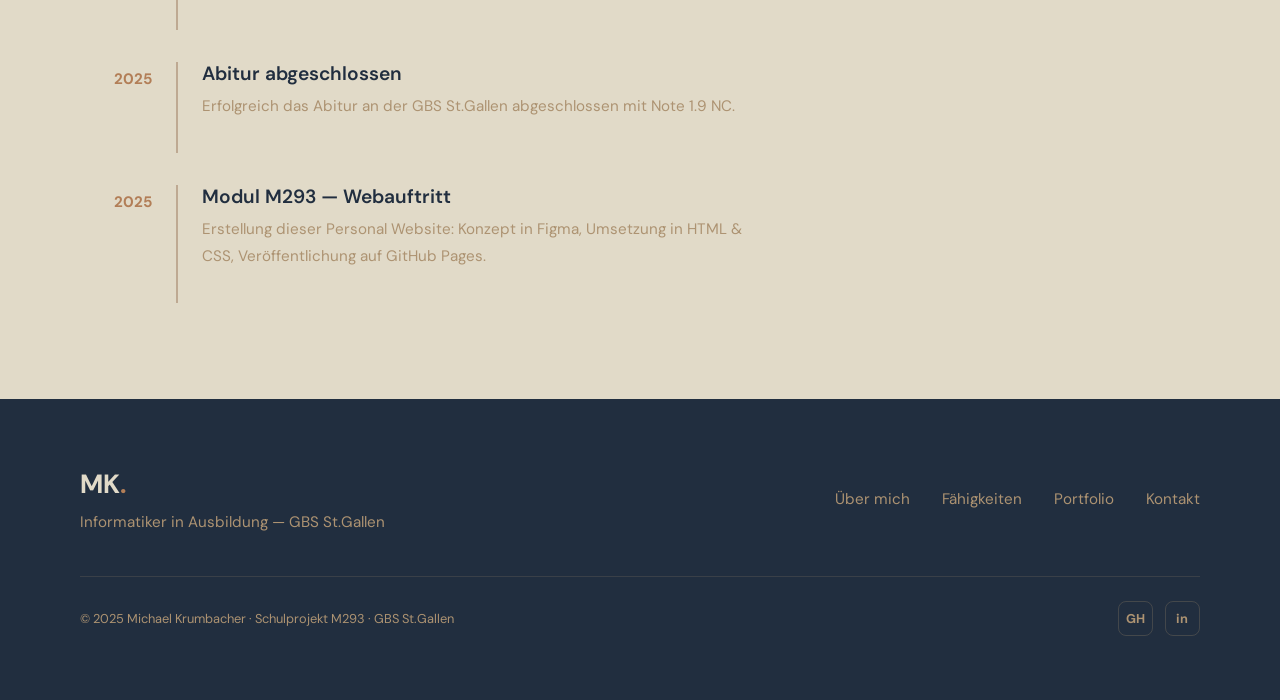
==== commit 99ea3823: "Add files via upload Update" ====
--- a/about.html
+++ b/about.html
@@ -19,7 +19,6 @@
 
 <a class="skip-link" href="#main">Zum Inhalt springen</a>
 
-<!-- NAV -->
 <nav class="nav" role="navigation" aria-label="Hauptnavigation" id="nav">
   <div class="container nav__inner">
     <a href="index.html" class="nav__logo">MK<span>.</span></a>
@@ -38,37 +37,25 @@
   </div>
 </nav>
 
-<!-- MAIN -->
 <main id="main">
 
-  <!-- ===== SECTION: ÜBER MICH (direkt aus Figma Screenshot 3) ===== -->
   <section class="about-hero section--bg" aria-labelledby="about-title">
     <div class="container">
       <span class="label">Persönliche Seite</span>
-
-      <!-- Seiten-Titel im Figma-Stil: Basalt-Box mit Sand-Text -->
       <div class="section-header-box" id="about-title">Über mich</div>
 
-      <!-- Haupt-Card: Kaffee-Hintergrund, Foto links + Biografie rechts -->
       <div class="about-main-card" role="region" aria-label="Biografie">
-
-        <!-- Foto + Name-Tag -->
         <div class="about-photo-box">
-            <img
-              src="assets/images/portrait.jpg"
-              alt="Portrait von Michael Krumbacher"
-              class="about-photo"
-              width="220" height="293"
-              loading="eager"
-            />
-          <div class="about-photo-ph" role="img" aria-label="Portrait Michael Krumbacher — Foto hier einfügen">
-            <svg width="52" height="52" viewBox="0 0 24 24" fill="none" stroke="currentColor" stroke-width="1" aria-hidden="true"><circle cx="12" cy="8" r="4"/><path d="M4 20c0-4 3.6-7 8-7s8 3 8 7"/></svg>
-            <span>Foto einfügen</span>
-          </div>
+          <img
+            src="assets/images/portrait.jpg"
+            alt="Portrait von Michael Krumbacher"
+            class="about-photo"
+            width="220" height="293"
+            loading="eager"
+          />
           <div class="about-name-tag">Michael Krumbacher</div>
         </div>
 
-        <!-- Biografie Text (aus Screenshot: Lernender GBS, Abitur, verheiratet) -->
         <div class="about-bio">
           <p class="about-bio__role">Informatiker EFZ · GBS St.Gallen</p>
           <h2 class="about-bio__title">Biographie</h2>
@@ -81,8 +68,6 @@
             Mein Ziel ist es, in der Informatikbranche Fuss zu fassen und
             kontinuierlich zu wachsen — sowohl fachlich als auch persönlich.
           </p>
-
-          <!-- Details-Grid (aus Figma-Mockup) -->
           <div class="about-details" role="list">
             <div class="about-detail" role="listitem">
               <div class="about-detail__key">Ausbildung</div>
@@ -110,15 +95,12 @@
             </div>
           </div>
         </div>
-
-      </div><!-- /.about-main-card -->
-
-      <!-- Kontaktinformationen — Forest-Card (aus Figma Screenshot 3) -->
+      </div>
+
       <div class="about-contact-card" role="region" aria-label="Kontaktinformationen">
-
         <div>
-          <p style="font-size:var(--fs-sm);font-weight:700;letter-spacing:0.1em;text-transform:uppercase;opacity:0.6;margin-bottom:var(--sp-4);">Kontaktinformationen</p>
-          <div class="contact-method" style="margin-bottom:var(--sp-4);">
+          <p class="contact-card__heading">Kontaktinformationen</p>
+          <div class="contact-method contact-method--spaced">
             <div class="contact-method__icon" aria-hidden="true">✉️</div>
             <div>
               <div class="contact-method__key">E-Mail</div>
@@ -127,7 +109,7 @@
               </div>
             </div>
           </div>
-          <div class="contact-method" style="margin-bottom:var(--sp-4);">
+          <div class="contact-method contact-method--spaced">
             <div class="contact-method__icon" aria-hidden="true">📱</div>
             <div>
               <div class="contact-method__key">Telefon</div>
@@ -145,98 +127,88 @@
           </div>
         </div>
 
-        <div>
-          <p style="font-size:var(--fs-sm);font-weight:700;letter-spacing:0.1em;text-transform:uppercase;opacity:0.6;margin-bottom:var(--sp-4);">Schnell-Links</p>
-          <div style="display:flex;flex-direction:column;gap:var(--sp-3);">
+        <div class="contact-card-links">
+          <p class="contact-card__heading">Schnell-Links</p>
+          <div class="contact-card-links__list">
             <a href="skills.html" class="btn btn--outline-light">→ Fähigkeiten ansehen</a>
             <a href="portfolio.html" class="btn btn--outline-light">→ Portfolio ansehen</a>
             <a href="contact.html" class="btn btn--outline-light">→ Kontakt aufnehmen</a>
           </div>
         </div>
-
-      </div><!-- /.about-contact-card -->
-
-    </div>
-  </section>
-
-  <!-- ===== QUALIFIKATIONEN (Figma Screenshot 3 rechte Karte) ===== -->
+      </div>
+
+    </div>
+  </section>
+
   <section class="section section--sand" aria-labelledby="qual-title">
     <div class="container">
       <span class="label">Bildung &amp; Abschlüsse</span>
       <div class="section-header-box" id="qual-title">Qualifikationen</div>
 
-      <div style="display:grid;grid-template-columns:1fr 1fr;gap:var(--sp-6);" class="qual-grid">
-
-        <!-- Fähigkeiten / Abschlüsse (grüne Box aus Screenshot) -->
-        <div class="fig-card fig-card--forest" role="region" aria-labelledby="fähigkeiten-box">
-          <h3 class="fig-card__title" id="fähigkeiten-box">Fähigkeiten</h3>
-          <ul style="display:flex;flex-direction:column;gap:var(--sp-3);list-style:disc;padding-left:var(--sp-5);">
-            <li style="font-size:var(--fs-sm);color:var(--sand);">Matura</li>
-            <li style="font-size:var(--fs-sm);color:var(--sand);">Abitur 1.9 NC</li>
-            <li style="font-size:var(--fs-sm);color:var(--sand);">Englisch B2</li>
-            <li style="font-size:var(--fs-sm);color:var(--sand);">Latinum</li>
-            <li style="font-size:var(--fs-sm);color:var(--sand);">HTML &amp; CSS (M293)</li>
-            <li style="font-size:var(--fs-sm);color:var(--sand);">Git &amp; GitHub</li>
+      <div class="qual-grid">
+
+        <div class="fig-card fig-card--forest" role="region" aria-labelledby="faehigkeiten-box">
+          <h3 class="fig-card__title" id="faehigkeiten-box">Fähigkeiten</h3>
+          <ul class="qual-list">
+            <li class="qual-list__item">Matura</li>
+            <li class="qual-list__item">Abitur 1.9 NC</li>
+            <li class="qual-list__item">Englisch B2</li>
+            <li class="qual-list__item">Latinum</li>
+            <li class="qual-list__item">HTML &amp; CSS (M293)</li>
+            <li class="qual-list__item">Git &amp; GitHub</li>
           </ul>
         </div>
 
-        <!-- Portfolio Docs (aus Screenshot: Zeugnis-Vorschau) -->
         <div class="fig-card fig-card--coffee" role="region" aria-labelledby="portfolio-box">
           <h3 class="fig-card__title" id="portfolio-box">Portfolio Dokumente</h3>
-          <p class="fig-card__text" style="margin-bottom:var(--sp-6);">
+          <p class="fig-card__text doc-intro">
             Hier sind meine wichtigsten Zeugnisse und Zertifikate.
             Auf Anfrage stehe ich dir gerne für weitere Informationen zur Verfügung.
           </p>
-          <!-- Zeugnis-Platzhalter wie im Figma -->
-          <div style="display:grid;grid-template-columns:1fr 1fr;gap:var(--sp-3);">
-            <div style="background:rgba(255,255,255,0.2);border-radius:var(--r-md);padding:var(--sp-4);text-align:center;">
-              <div style="font-size:1.5rem;margin-bottom:var(--sp-2);" aria-hidden="true">📄</div>
-              <div style="font-size:var(--fs-xs);opacity:0.8;">Zeugnis</div>
-            </div>
-            <div style="background:rgba(255,255,255,0.2);border-radius:var(--r-md);padding:var(--sp-4);text-align:center;">
-              <div style="font-size:1.5rem;margin-bottom:var(--sp-2);" aria-hidden="true">📜</div>
-              <div style="font-size:var(--fs-xs);opacity:0.8;">Zertifikat</div>
-            </div>
-            <div style="background:rgba(255,255,255,0.2);border-radius:var(--r-md);padding:var(--sp-4);text-align:center;">
-              <div style="font-size:1.5rem;margin-bottom:var(--sp-2);" aria-hidden="true">🏆</div>
-              <div style="font-size:var(--fs-xs);opacity:0.8;">Diplom</div>
-            </div>
-            <div style="background:rgba(255,255,255,0.2);border-radius:var(--r-md);padding:var(--sp-4);text-align:center;">
-              <div style="font-size:1.5rem;margin-bottom:var(--sp-2);" aria-hidden="true">📋</div>
-              <div style="font-size:var(--fs-xs);opacity:0.8;">Bericht</div>
-            </div>
-          </div>
-        </div>
-
-      </div>
-    </div>
-  </section>
-
-  <!-- ===== VIDEO ===== -->
+          <div class="doc-grid">
+            <div class="doc-item">
+              <div class="doc-item__icon" aria-hidden="true">📄</div>
+              <div class="doc-item__label">Zeugnis</div>
+            </div>
+            <div class="doc-item">
+              <div class="doc-item__icon" aria-hidden="true">📜</div>
+              <div class="doc-item__label">Zertifikat</div>
+            </div>
+            <div class="doc-item">
+              <div class="doc-item__icon" aria-hidden="true">🏆</div>
+              <div class="doc-item__label">Diplom</div>
+            </div>
+            <div class="doc-item">
+              <div class="doc-item__icon" aria-hidden="true">📋</div>
+              <div class="doc-item__label">Bericht</div>
+            </div>
+          </div>
+        </div>
+
+      </div>
+    </div>
+  </section>
+
   <section class="section section--bg" aria-labelledby="video-title">
     <div class="container">
       <span class="label">Stell dir vor</span>
       <h2 class="section-title" id="video-title">In 60 Sekunden — wer ich bin</h2>
       <p class="section-intro">Ein kurzes Video gibt dir einen persönlichen Einblick.</p>
-        <div class="video-wrap">
-          <video controls preload="metadata" poster="assets/images/video-thumb.jpg"
-                 aria-label="Vorstellungsvideo Michael Krumbacher">
-            <source src="assets/videos/intro.mp4" type="video/mp4" />
-            <source src="assets/videos/intro.webm" type="video/webm" />
-          </video>
-        </div>
-      </div>
-    </div>
-  </section>
-
-  <!-- ===== WERDEGANG ===== -->
+      <div class="video-wrap">
+        <video controls preload="metadata" poster="assets/images/video-thumb.jpg"
+               aria-label="Vorstellungsvideo Michael Krumbacher">
+          <source src="assets/videos/intro.mp4" type="video/mp4" />
+          <source src="assets/videos/intro.webm" type="video/webm" />
+        </video>
+      </div>
+    </div>
+  </section>
+
   <section class="section section--sand" aria-labelledby="timeline-title">
     <div class="container">
       <span class="label">Mein Weg</span>
       <h2 class="section-title" id="timeline-title">Werdegang</h2>
-
       <div class="timeline" role="list">
-
         <div class="tl-item" role="listitem">
           <div class="tl-year-col"><span class="tl-year">2023</span></div>
           <div class="tl-body">
@@ -244,7 +216,6 @@
             <p class="tl-text">Ausbildungsstart an der GBS St.Gallen. Erste Schritte in HTML, CSS, Programmierlogik und Netzwerktechnik.</p>
           </div>
         </div>
-
         <div class="tl-item" role="listitem">
           <div class="tl-year-col"><span class="tl-year">2025</span></div>
           <div class="tl-body">
@@ -252,7 +223,6 @@
             <p class="tl-text">Erfolgreich das Abitur an der GBS St.Gallen abgeschlossen mit Note 1.9 NC.</p>
           </div>
         </div>
-
         <div class="tl-item" role="listitem">
           <div class="tl-year-col"><span class="tl-year">2025</span></div>
           <div class="tl-body">
@@ -260,14 +230,12 @@
             <p class="tl-text">Erstellung dieser Personal Website: Konzept in Figma, Umsetzung in HTML &amp; CSS, Veröffentlichung auf GitHub Pages.</p>
           </div>
         </div>
-
       </div>
     </div>
   </section>
 
 </main>
 
-<!-- FOOTER -->
 <footer class="footer" role="contentinfo">
   <div class="container">
     <div class="footer__grid">
